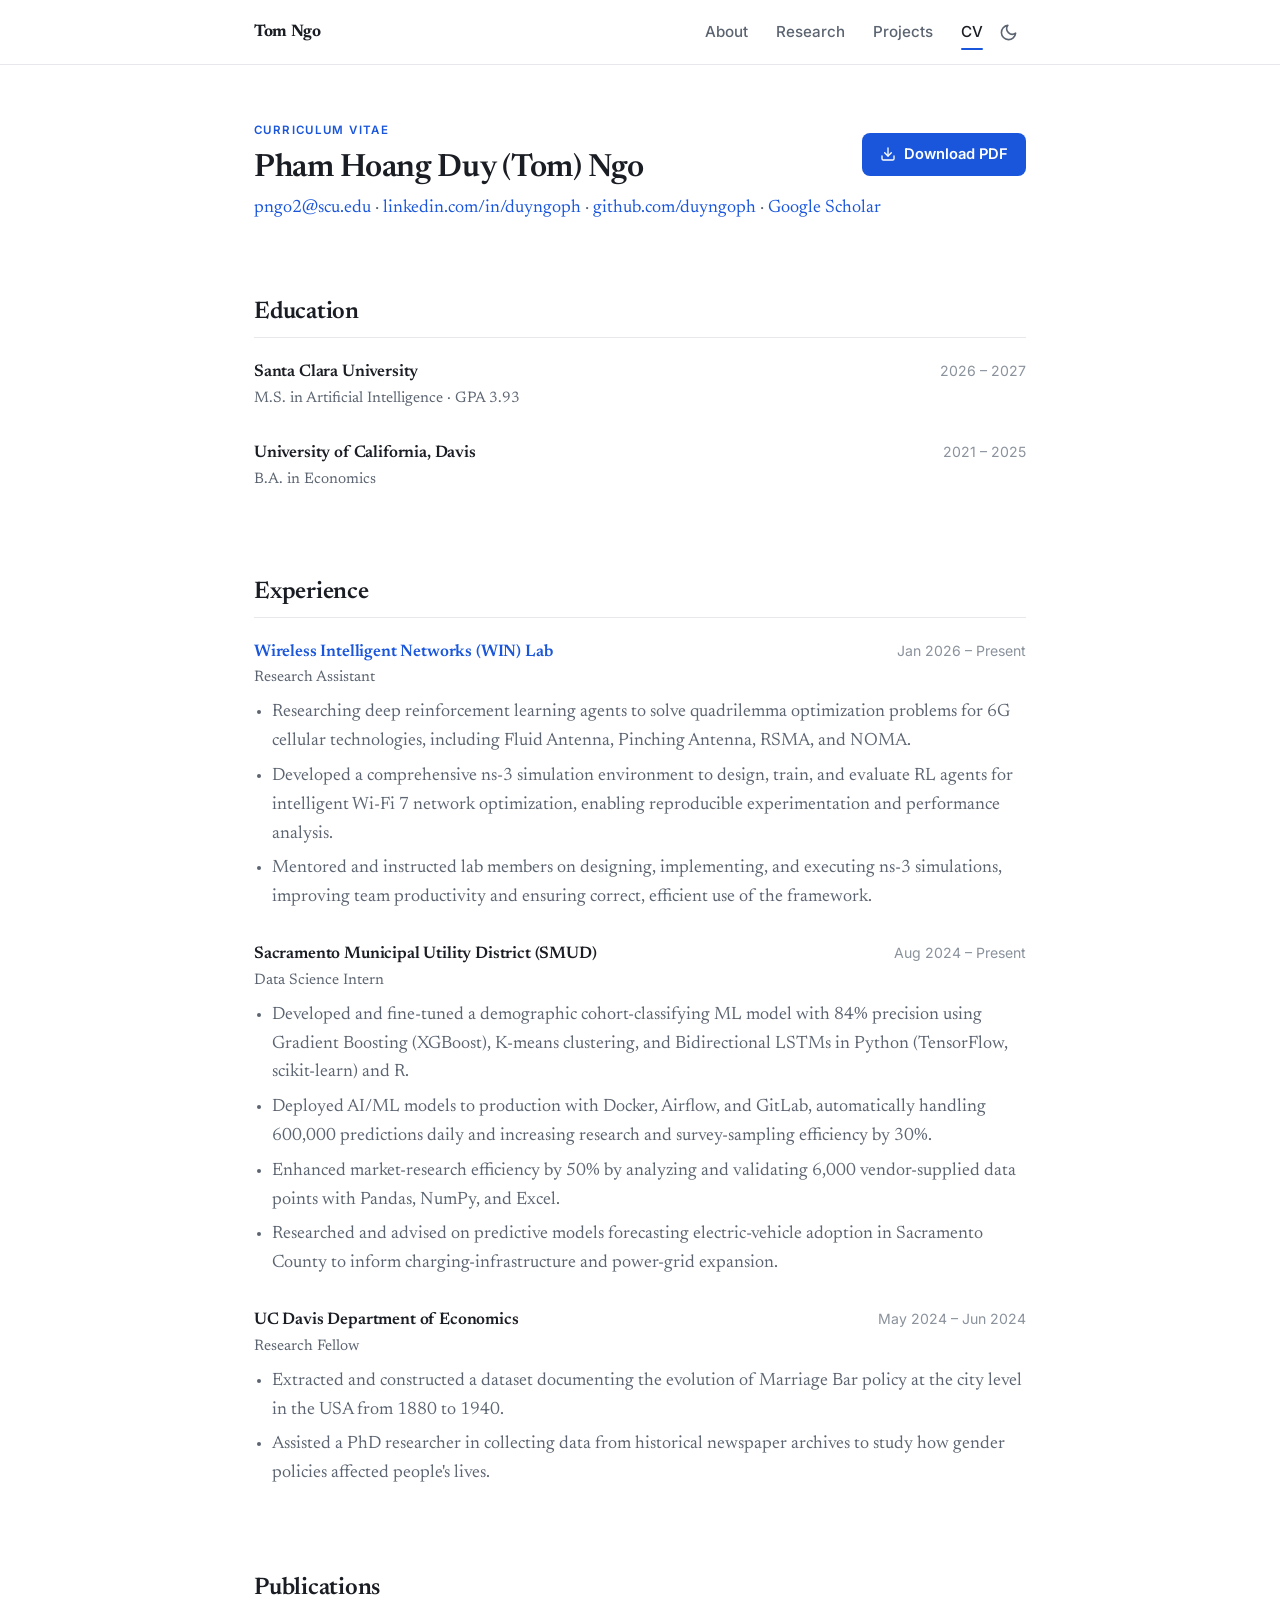
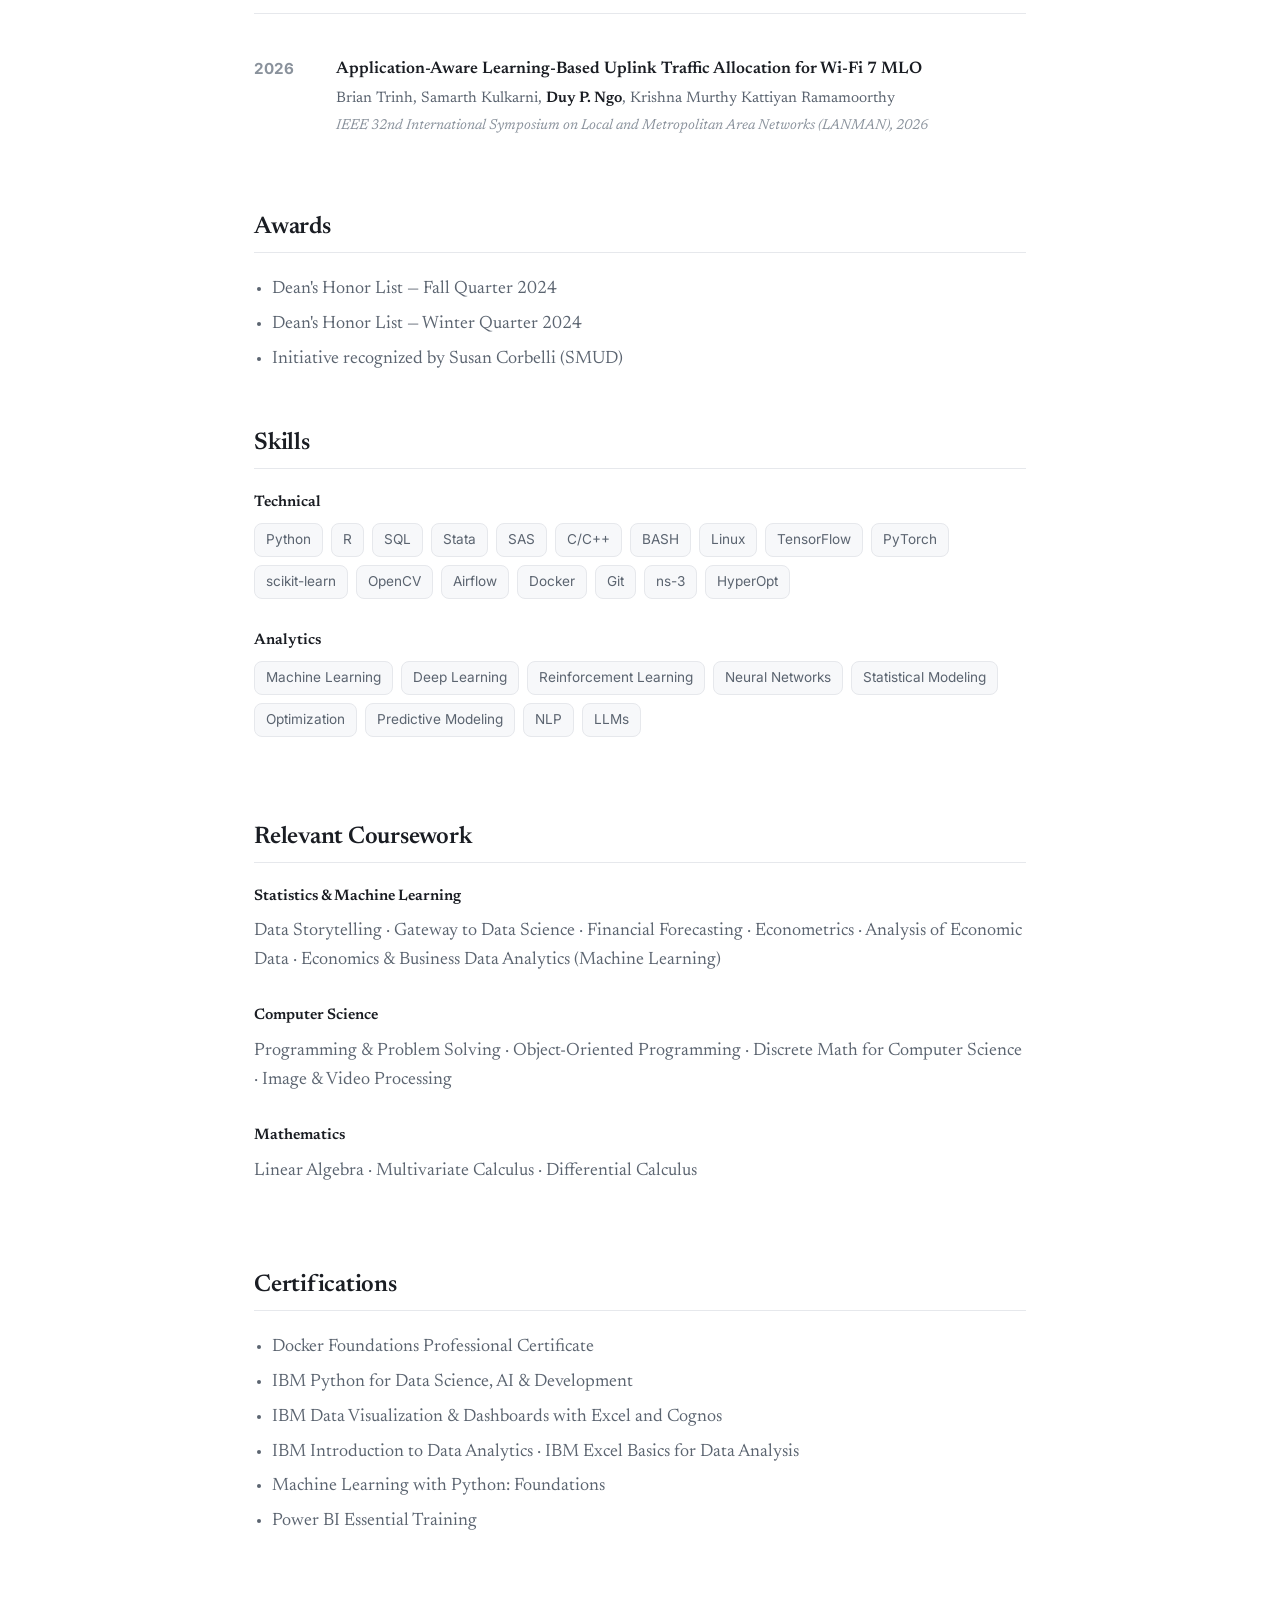
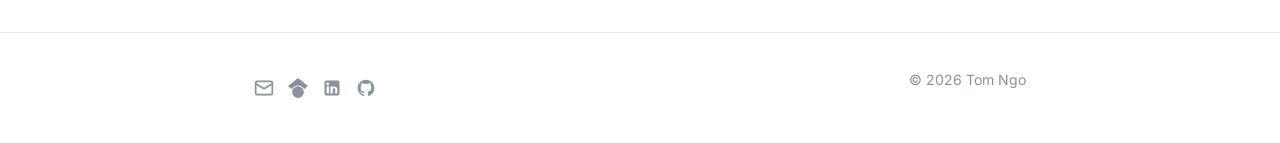
==== cv.html @ 2ae08f14 "update" ====
<!DOCTYPE html>
<html lang="en">
<head>
  <meta charset="UTF-8" />
  <meta name="viewport" content="width=device-width, initial-scale=1.0" />
  <title>CV — Tom Ngo</title>
  <meta name="description" content="Curriculum vitae of Tom (Pham Hoang Duy) Ngo: education, research and industry experience, skills, awards, and certifications." />
  <link rel="icon" type="image/svg+xml" href="assets/favicon.svg" />
  <script>
    (function () {
      try {
        var t = localStorage.getItem("theme");
        if (!t) t = window.matchMedia("(prefers-color-scheme: dark)").matches ? "dark" : "light";
        document.documentElement.setAttribute("data-theme", t);
      } catch (e) {}
    })();
  </script>
  <link rel="preconnect" href="https://fonts.googleapis.com" />
  <link rel="preconnect" href="https://fonts.gstatic.com" crossorigin />
  <link href="https://fonts.googleapis.com/css2?family=Inter:wght@400;500;600&family=Newsreader:ital,opsz,wght@0,6..72,400;0,6..72,500;0,6..72,600;0,6..72,700;1,6..72,400;1,6..72,500&display=swap" rel="stylesheet" />
  <link rel="stylesheet" href="style.css" />
</head>
<body>
  <header class="site-header">
    <div class="container nav-inner">
      <a class="brand" href="index.html">Tom Ngo</a>
      <nav class="nav-links" id="navLinks">
        <a href="index.html">About</a>
        <a href="research.html">Research</a>
        <a href="projects.html">Projects</a>
        <a href="cv.html" aria-current="page">CV</a>
      </nav>
      <button class="theme-toggle" id="themeToggle" aria-label="Toggle dark mode" title="Toggle dark mode">
        <svg class="icon-moon" viewBox="0 0 24 24" fill="none" stroke="currentColor" stroke-width="2" stroke-linecap="round" stroke-linejoin="round"><path d="M21 12.79A9 9 0 1 1 11.21 3 7 7 0 0 0 21 12.79z"/></svg>
        <svg class="icon-sun" viewBox="0 0 24 24" fill="none" stroke="currentColor" stroke-width="2" stroke-linecap="round" stroke-linejoin="round"><circle cx="12" cy="12" r="4"/><path d="M12 2v2M12 20v2M4.93 4.93l1.41 1.41M17.66 17.66l1.41 1.41M2 12h2M20 12h2M6.34 17.66l-1.41 1.41M19.07 4.93l-1.41 1.41"/></svg>
      </button>
      <button class="nav-toggle" aria-label="Toggle menu" aria-expanded="false">
        <svg width="24" height="24" viewBox="0 0 24 24" fill="none" stroke="currentColor" stroke-width="2" stroke-linecap="round"><line x1="3" y1="6" x2="21" y2="6"/><line x1="3" y1="12" x2="21" y2="12"/><line x1="3" y1="18" x2="21" y2="18"/></svg>
      </button>
    </div>
  </header>

  <main>
    <section class="section" style="padding-top: 56px;">
      <div class="container">
        <div style="display:flex; align-items:center; justify-content:space-between; flex-wrap:wrap; gap:16px; margin-bottom:6px;">
          <div>
            <p class="eyebrow">Curriculum Vitae</p>
            <h1 style="font-size: 2rem; margin: 0;">Pham Hoang Duy (Tom) Ngo</h1>
          </div>
          <a class="btn" href="assets/Tom_Ngo_CV.pdf" target="_blank" rel="noopener">
            <svg viewBox="0 0 24 24" fill="none" stroke="currentColor" stroke-width="2" stroke-linecap="round" stroke-linejoin="round"><path d="M21 15v4a2 2 0 0 1-2 2H5a2 2 0 0 1-2-2v-4"/><path d="M7 10l5 5 5-5"/><path d="M12 15V3"/></svg>
            Download PDF
          </a>
        </div>
        <p class="muted">
          <a href="mailto:pngo2@scu.edu">pngo2@scu.edu</a> ·
          <a href="https://www.linkedin.com/in/duyngoph" target="_blank" rel="noopener">linkedin.com/in/duyngoph</a> ·
          <a href="https://github.com/duyngoph" target="_blank" rel="noopener">github.com/duyngoph</a> ·
          <a href="https://scholar.google.com/citations?user=aA_KUTAAAAAJ&amp;hl=en" target="_blank" rel="noopener">Google Scholar</a>
        </p>
      </div>
    </section>

    <!-- Education -->
    <section class="section">
      <div class="container">
        <h2 class="section-title">Education</h2>
        <div class="cv-block">
          <div class="cv-item">
            <h3>Santa Clara University</h3>
            <span class="date">2026 – 2027</span>
          </div>
          <p class="cv-sub">M.S. in Artificial Intelligence · GPA 3.93</p>
        </div>
        <div class="cv-block">
          <div class="cv-item">
            <h3>University of California, Davis</h3>
            <span class="date">2021 – 2025</span>
          </div>
          <p class="cv-sub">B.A. in Economics</p>
        </div>
      </div>
    </section>

    <!-- Experience -->
    <section class="section">
      <div class="container">
        <h2 class="section-title">Experience</h2>

        <div class="cv-block">
          <div class="cv-item">
            <h3><a href="https://krishnaramamoorthy.com/winlab/" target="_blank" rel="noopener">Wireless Intelligent Networks (WIN) Lab</a></h3>
            <span class="date">Jan 2026 – Present</span>
          </div>
          <p class="cv-sub">Research Assistant</p>
          <ul>
            <li>Researching deep reinforcement learning agents to solve quadrilemma optimization problems for 6G cellular technologies, including Fluid Antenna, Pinching Antenna, RSMA, and NOMA.</li>
            <li>Developed a comprehensive ns-3 simulation environment to design, train, and evaluate RL agents for intelligent Wi-Fi 7 network optimization, enabling reproducible experimentation and performance analysis.</li>
            <li>Mentored and instructed lab members on designing, implementing, and executing ns-3 simulations, improving team productivity and ensuring correct, efficient use of the framework.</li>
          </ul>
        </div>

        <div class="cv-block">
          <div class="cv-item">
            <h3>Sacramento Municipal Utility District (SMUD)</h3>
            <span class="date">Aug 2024 – Present</span>
          </div>
          <p class="cv-sub">Data Science Intern</p>
          <ul>
            <li>Developed and fine-tuned a demographic cohort-classifying ML model with 84% precision using Gradient Boosting (XGBoost), K-means clustering, and Bidirectional LSTMs in Python (TensorFlow, scikit-learn) and R.</li>
            <li>Deployed AI/ML models to production with Docker, Airflow, and GitLab, automatically handling 600,000 predictions daily and increasing research and survey-sampling efficiency by 30%.</li>
            <li>Enhanced market-research efficiency by 50% by analyzing and validating 6,000 vendor-supplied data points with Pandas, NumPy, and Excel.</li>
            <li>Researched and advised on predictive models forecasting electric-vehicle adoption in Sacramento County to inform charging-infrastructure and power-grid expansion.</li>
          </ul>
        </div>

        <div class="cv-block">
          <div class="cv-item">
            <h3>UC Davis Department of Economics</h3>
            <span class="date">May 2024 – Jun 2024</span>
          </div>
          <p class="cv-sub">Research Fellow</p>
          <ul>
            <li>Extracted and constructed a dataset documenting the evolution of Marriage Bar policy at the city level in the USA from 1880 to 1940.</li>
            <li>Assisted a PhD researcher in collecting data from historical newspaper archives to study how gender policies affected people's lives.</li>
          </ul>
        </div>
      </div>
    </section>

    <!-- Publications -->
    <section class="section">
      <div class="container">
        <h2 class="section-title">Publications</h2>
        <ul class="pub-list">
          <li class="pub">
            <span class="pub-year">2026</span>
            <div>
              <p class="pub-title">Application-Aware Learning-Based Uplink Traffic Allocation for Wi-Fi 7 MLO</p>
              <p class="pub-authors">Brian Trinh, Samarth Kulkarni, <span class="me">Duy P. Ngo</span>, Krishna Murthy Kattiyan Ramamoorthy</p>
              <p class="pub-venue">IEEE 32nd International Symposium on Local and Metropolitan Area Networks (LANMAN), 2026</p>
            </div>
          </li>
        </ul>
      </div>
    </section>

    <!-- Awards -->
    <section class="section">
      <div class="container">
        <h2 class="section-title">Awards</h2>
        <ul class="cv-block" style="margin:0; padding-left:18px; color:var(--text-muted);">
          <li style="margin-bottom:6px;">Dean's Honor List — Fall Quarter 2024</li>
          <li style="margin-bottom:6px;">Dean's Honor List — Winter Quarter 2024</li>
          <li>Initiative recognized by Susan Corbelli (SMUD)</li>
        </ul>
      </div>
    </section>

    <!-- Skills -->
    <section class="section">
      <div class="container">
        <h2 class="section-title">Skills</h2>
        <div class="cv-block">
          <p class="cv-sub" style="font-weight:600; color:var(--text);">Technical</p>
          <div class="chip-row">
            <span class="chip">Python</span><span class="chip">R</span><span class="chip">SQL</span>
            <span class="chip">Stata</span><span class="chip">SAS</span><span class="chip">C/C++</span>
            <span class="chip">BASH</span><span class="chip">Linux</span><span class="chip">TensorFlow</span>
            <span class="chip">PyTorch</span><span class="chip">scikit-learn</span><span class="chip">OpenCV</span>
            <span class="chip">Airflow</span><span class="chip">Docker</span><span class="chip">Git</span>
            <span class="chip">ns-3</span><span class="chip">HyperOpt</span>
          </div>
        </div>
        <div class="cv-block">
          <p class="cv-sub" style="font-weight:600; color:var(--text);">Analytics</p>
          <div class="chip-row">
            <span class="chip">Machine Learning</span><span class="chip">Deep Learning</span>
            <span class="chip">Reinforcement Learning</span><span class="chip">Neural Networks</span>
            <span class="chip">Statistical Modeling</span><span class="chip">Optimization</span>
            <span class="chip">Predictive Modeling</span><span class="chip">NLP</span>
            <span class="chip">LLMs</span>
          </div>
        </div>
      </div>
    </section>

    <!-- Coursework -->
    <section class="section">
      <div class="container">
        <h2 class="section-title">Relevant Coursework</h2>
        <div class="cv-block">
          <p class="cv-sub" style="font-weight:600; color:var(--text);">Statistics &amp; Machine Learning</p>
          <p class="muted">Data Storytelling · Gateway to Data Science · Financial Forecasting · Econometrics · Analysis of Economic Data · Economics &amp; Business Data Analytics (Machine Learning)</p>
        </div>
        <div class="cv-block">
          <p class="cv-sub" style="font-weight:600; color:var(--text);">Computer Science</p>
          <p class="muted">Programming &amp; Problem Solving · Object-Oriented Programming · Discrete Math for Computer Science · Image &amp; Video Processing</p>
        </div>
        <div class="cv-block">
          <p class="cv-sub" style="font-weight:600; color:var(--text);">Mathematics</p>
          <p class="muted">Linear Algebra · Multivariate Calculus · Differential Calculus</p>
        </div>
      </div>
    </section>

    <!-- Certifications -->
    <section class="section">
      <div class="container">
        <h2 class="section-title">Certifications</h2>
        <ul class="cv-block" style="margin:0; padding-left:18px; color:var(--text-muted);">
          <li style="margin-bottom:6px;">Docker Foundations Professional Certificate</li>
          <li style="margin-bottom:6px;">IBM Python for Data Science, AI &amp; Development</li>
          <li style="margin-bottom:6px;">IBM Data Visualization &amp; Dashboards with Excel and Cognos</li>
          <li style="margin-bottom:6px;">IBM Introduction to Data Analytics · IBM Excel Basics for Data Analysis</li>
          <li style="margin-bottom:6px;">Machine Learning with Python: Foundations</li>
          <li>Power BI Essential Training</li>
        </ul>
      </div>
    </section>
  </main>

  <footer class="site-footer">
    <div class="container footer-inner">
      <div class="footer-social">
        <a href="mailto:pngo2@scu.edu" aria-label="Email">
          <svg viewBox="0 0 24 24" fill="none" stroke="currentColor" stroke-width="2" stroke-linecap="round" stroke-linejoin="round"><rect x="2" y="4" width="20" height="16" rx="2"/><path d="m22 7-10 6L2 7"/></svg>
        </a>
        <a href="https://scholar.google.com/citations?user=aA_KUTAAAAAJ&amp;hl=en" target="_blank" rel="noopener" aria-label="Google Scholar">
          <svg viewBox="0 0 24 24" fill="currentColor"><path d="M12 24a7 7 0 1 1 0-14 7 7 0 0 1 0 14zm0-24L0 9.5l4.838 3.94A8 8 0 0 1 12 9a8 8 0 0 1 7.162 4.44L24 9.5z"/></svg>
        </a>
        <a href="https://www.linkedin.com/in/duyngoph" target="_blank" rel="noopener" aria-label="LinkedIn">
          <svg viewBox="0 0 24 24" fill="currentColor"><path d="M19 3a2 2 0 0 1 2 2v14a2 2 0 0 1-2 2H5a2 2 0 0 1-2-2V5a2 2 0 0 1 2-2h14zM8.34 18.34V9.96H5.56v8.38h2.78zM6.95 8.73a1.61 1.61 0 1 0 0-3.22 1.61 1.61 0 0 0 0 3.22zm11.39 9.61v-4.6c0-2.46-1.31-3.6-3.06-3.6-1.41 0-2.04.78-2.39 1.32v-1.13h-2.78c.04.78 0 8.38 0 8.38h2.78v-4.68c0-.25.02-.5.09-.68.2-.5.66-1.01 1.42-1.01.99 0 1.39.76 1.39 1.86v4.51h2.55z"/></svg>
        </a>
        <a href="https://github.com/duyngoph" target="_blank" rel="noopener" aria-label="GitHub">
          <svg viewBox="0 0 24 24" fill="currentColor"><path d="M12 2C6.48 2 2 6.48 2 12c0 4.42 2.87 8.17 6.84 9.5.5.09.68-.22.68-.48v-1.7c-2.78.6-3.37-1.34-3.37-1.34-.46-1.16-1.11-1.47-1.11-1.47-.91-.62.07-.6.07-.6 1 .07 1.53 1.03 1.53 1.03.89 1.53 2.34 1.09 2.91.83.09-.65.35-1.09.63-1.34-2.22-.25-4.55-1.11-4.55-4.94 0-1.09.39-1.98 1.03-2.68-.1-.25-.45-1.27.1-2.65 0 0 .84-.27 2.75 1.02a9.56 9.56 0 0 1 5 0c1.91-1.29 2.75-1.02 2.75-1.02.55 1.38.2 2.4.1 2.65.64.7 1.03 1.59 1.03 2.68 0 3.84-2.34 4.69-4.57 4.94.36.31.68.92.68 1.85v2.74c0 .27.18.58.69.48A10.01 10.01 0 0 0 22 12c0-5.52-4.48-10-10-10z"/></svg>
        </a>
      </div>
      <p class="footer-copy">© 2026 Tom Ngo</p>
    </div>
  </footer>

  <script src="script.js"></script>
</body>
</html>
---- style.css ----
/* ===========================================================
   Tom Ngo — Personal Website
   Clean, minimal academic style inspired by andrewng.org
   =========================================================== */

:root {
  --bg: #ffffff;
  --bg-soft: #f7f8fa;
  --text: #1a1d23;
  --text-muted: #5b6470;
  --text-faint: #8a929c;
  --accent: #1a56db;
  --accent-hover: var(--accent-hover);
  --accent-soft: #e8effc;
  --border: #e6e8ec;
  --surface: #ffffff;
  --header-bg: rgba(255, 255, 255, 0.85);
  --max-width: 820px;
  --radius: 12px;
  --font-sans: "Inter", -apple-system, BlinkMacSystemFont, "Segoe UI", Roboto,
    Helvetica, Arial, sans-serif;
  --font-serif: "Newsreader", Georgia, Cambria, "Times New Roman", serif;
  --shadow: 0 1px 2px rgba(16, 24, 40, 0.04),
    0 8px 24px rgba(16, 24, 40, 0.06);
}

html {
  color-scheme: light;
}

[data-theme="dark"] {
  color-scheme: dark;
  --bg: #0f1115;
  --bg-soft: #171a21;
  --text: #e7e9ee;
  --text-muted: #a6adba;
  --text-faint: #707783;
  --accent: #6699ff;
  --accent-hover: #8fb4ff;
  --accent-soft: #1a2742;
  --border: #272b34;
  --surface: #171a21;
  --header-bg: rgba(15, 17, 21, 0.82);
  --shadow: 0 1px 2px rgba(0, 0, 0, 0.4),
    0 8px 24px rgba(0, 0, 0, 0.5);
}

/* ----------  Reset / base  ---------- */
* {
  box-sizing: border-box;
}

html {
  scroll-behavior: smooth;
  -webkit-text-size-adjust: 100%;
}

body {
  margin: 0;
  font-family: var(--font-serif);
  font-optical-sizing: auto;
  color: var(--text);
  background: var(--bg);
  line-height: 1.6;
  font-size: 18px;
  letter-spacing: 0;
  -webkit-font-smoothing: antialiased;
  text-rendering: optimizeLegibility;
}

.container {
  width: 100%;
  max-width: var(--max-width);
  margin: 0 auto;
  padding: 0 24px;
}

a {
  color: var(--accent);
  text-decoration: none;
  transition: color 0.15s ease;
}

a:hover {
  color: var(--accent-hover);
  text-decoration: underline;
}

h1,
h2,
h3 {
  font-family: var(--font-serif);
  line-height: 1.2;
  font-weight: 600;
  letter-spacing: -0.01em;
  color: var(--text);
}

p {
  margin: 0 0 1.1em;
}

/* Keep small UI elements in a clean sans for contrast with the serif */
.nav-links a,
.eyebrow,
.tag,
.chip,
.btn,
.pub-year,
.meta,
.date,
.social-row a,
.footer-copy {
  font-family: var(--font-sans);
}

img {
  max-width: 100%;
  display: block;
}

/* ----------  Header / nav  ---------- */
.site-header {
  position: sticky;
  top: 0;
  z-index: 50;
  background: var(--header-bg);
  backdrop-filter: saturate(180%) blur(10px);
  border-bottom: 1px solid var(--border);
}

.nav-inner {
  display: flex;
  align-items: center;
  justify-content: space-between;
  height: 64px;
}

.brand {
  font-weight: 700;
  font-size: 1.05rem;
  color: var(--text);
  letter-spacing: -0.02em;
  margin-right: auto;
}

.brand:hover {
  text-decoration: none;
  color: var(--accent);
}

.nav-links {
  display: flex;
  align-items: center;
  gap: 28px;
}

.nav-links a {
  color: var(--text-muted);
  font-size: 0.95rem;
  font-weight: 500;
  padding: 4px 0;
  position: relative;
}

.nav-links a:hover {
  color: var(--text);
  text-decoration: none;
}

.nav-links a[aria-current="page"] {
  color: var(--text);
}

.nav-links a[aria-current="page"]::after {
  content: "";
  position: absolute;
  left: 0;
  right: 0;
  bottom: -2px;
  height: 2px;
  background: var(--accent);
  border-radius: 2px;
}

.nav-toggle {
  display: none;
  background: none;
  border: 0;
  cursor: pointer;
  padding: 8px;
  color: var(--text);
}

.nav-toggle svg {
  display: block;
}

/* theme toggle */
.theme-toggle {
  display: inline-flex;
  align-items: center;
  justify-content: center;
  background: none;
  border: 0;
  cursor: pointer;
  padding: 8px;
  margin-left: 8px;
  color: var(--text-muted);
  border-radius: 8px;
  transition: color 0.15s ease, background 0.15s ease;
}

.theme-toggle:hover {
  color: var(--text);
  background: var(--bg-soft);
}

.theme-toggle svg {
  width: 19px;
  height: 19px;
  display: block;
}

.theme-toggle .icon-sun {
  display: none;
}

[data-theme="dark"] .theme-toggle .icon-sun {
  display: block;
}

[data-theme="dark"] .theme-toggle .icon-moon {
  display: none;
}

/* ----------  Layout helpers  ---------- */
main {
  padding: 0 0 72px;
}

.section {
  padding-top: 56px;
}

.section-title {
  font-size: 1.5rem;
  margin: 0 0 22px;
  padding-bottom: 10px;
  border-bottom: 1px solid var(--border);
}

.eyebrow {
  text-transform: uppercase;
  letter-spacing: 0.12em;
  font-size: 0.72rem;
  font-weight: 600;
  color: var(--accent);
  margin: 0 0 10px;
}

.muted {
  color: var(--text-muted);
}

/* ----------  Hero (About)  ---------- */
.hero {
  text-align: center;
  padding: 64px 0 8px;
}

.hero-photo {
  width: 168px;
  height: 168px;
  border-radius: 50%;
  margin: 0 auto 24px;
  object-fit: cover;
  border: 4px solid var(--surface);
  box-shadow: var(--shadow);
  background: var(--bg-soft);
}

.hero h1 {
  font-size: 2.4rem;
  margin: 0 0 8px;
}

.hero-tagline {
  font-size: 1.1rem;
  color: var(--text-muted);
  max-width: 620px;
  margin: 0 auto 22px;
}

.hero-tagline strong {
  color: var(--text);
  font-weight: 600;
}

/* social / link row */
.social-row {
  display: flex;
  flex-wrap: wrap;
  align-items: center;
  justify-content: center;
  gap: 10px;
  margin-top: 6px;
}

.social-row a {
  display: inline-flex;
  align-items: center;
  gap: 7px;
  padding: 8px 14px;
  border: 1px solid var(--border);
  border-radius: 999px;
  color: var(--text-muted);
  font-size: 0.9rem;
  font-weight: 500;
  background: var(--surface);
  transition: all 0.15s ease;
}

.social-row a:hover {
  color: var(--accent);
  border-color: var(--accent);
  text-decoration: none;
  transform: translateY(-1px);
}

.social-row svg {
  width: 16px;
  height: 16px;
  flex-shrink: 0;
}

/* ----------  Prose blocks  ---------- */
.lead {
  font-size: 1.08rem;
}

.cards {
  display: grid;
  gap: 14px;
}

.card {
  border: 1px solid var(--border);
  border-radius: var(--radius);
  padding: 20px 22px;
  background: var(--surface);
  transition: box-shadow 0.18s ease, border-color 0.18s ease;
}

.card:hover {
  box-shadow: var(--shadow);
  border-color: #d6dae1;
}

.card h3 {
  font-size: 1.12rem;
  margin: 0 0 4px;
}

.card .meta {
  color: var(--text-faint);
  font-size: 0.88rem;
  margin: 0 0 12px;
}

.card ul {
  margin: 0;
  padding-left: 18px;
}

.card ul li {
  margin-bottom: 6px;
  color: var(--text-muted);
}

/* tag pills */
.tags {
  display: flex;
  flex-wrap: wrap;
  gap: 7px;
  margin-top: 14px;
}

.tag {
  font-size: 0.78rem;
  font-weight: 500;
  color: var(--accent);
  background: var(--accent-soft);
  border-radius: 6px;
  padding: 3px 9px;
}

/* ----------  Research interests grid  ---------- */
.interest-grid {
  display: grid;
  grid-template-columns: repeat(auto-fit, minmax(220px, 1fr));
  gap: 12px;
  margin: 4px 0 8px;
}

.interest {
  border: 1px solid var(--border);
  border-radius: var(--radius);
  padding: 16px 18px;
  background: var(--bg-soft);
}

.interest h3 {
  font-size: 1rem;
  margin: 0 0 4px;
}

.interest p {
  margin: 0;
  font-size: 0.9rem;
  color: var(--text-muted);
}

/* ----------  Publications  ---------- */
.pub-list {
  list-style: none;
  margin: 0;
  padding: 0;
}

.pub {
  display: grid;
  grid-template-columns: 64px 1fr;
  gap: 18px;
  padding: 20px 0;
  border-bottom: 1px solid var(--border);
}

.pub:last-child {
  border-bottom: 0;
}

.pub-year {
  font-weight: 700;
  color: var(--text-faint);
  font-size: 0.95rem;
  padding-top: 1px;
}

.pub-title {
  font-weight: 600;
  font-size: 1.05rem;
  margin: 0 0 4px;
}

.pub-authors {
  color: var(--text-muted);
  font-size: 0.95rem;
  margin: 0 0 3px;
}

.pub-authors .me {
  color: var(--text);
  font-weight: 600;
}

.pub-venue {
  color: var(--text-faint);
  font-size: 0.9rem;
  font-style: italic;
  margin: 0;
}

/* ----------  CV page  ---------- */
.cv-item {
  display: grid;
  grid-template-columns: 1fr auto;
  gap: 8px 18px;
  align-items: baseline;
  margin-bottom: 4px;
}

.cv-item h3 {
  font-size: 1.05rem;
  margin: 0;
}

.cv-item .date {
  color: var(--text-faint);
  font-size: 0.88rem;
  white-space: nowrap;
}

.cv-sub {
  color: var(--text-muted);
  font-size: 0.95rem;
  margin: 0 0 8px;
}

.cv-block {
  margin-bottom: 30px;
}

.cv-block ul {
  margin: 8px 0 0;
  padding-left: 18px;
}

.cv-block ul li {
  margin-bottom: 6px;
  color: var(--text-muted);
}

.chip-row {
  display: flex;
  flex-wrap: wrap;
  gap: 8px;
}

.chip {
  font-size: 0.85rem;
  border: 1px solid var(--border);
  background: var(--bg-soft);
  border-radius: 8px;
  padding: 5px 11px;
  color: var(--text-muted);
}

.btn {
  display: inline-flex;
  align-items: center;
  gap: 8px;
  background: var(--accent);
  color: #fff;
  padding: 10px 18px;
  border-radius: 8px;
  font-weight: 600;
  font-size: 0.92rem;
  transition: background 0.15s ease, transform 0.15s ease;
}

.btn:hover {
  background: var(--accent-hover);
  color: #fff;
  text-decoration: none;
  transform: translateY(-1px);
}

.btn svg {
  width: 16px;
  height: 16px;
}

/* ----------  Footer  ---------- */
.site-footer {
  border-top: 1px solid var(--border);
  padding: 36px 0;
  margin-top: 24px;
}

.footer-inner {
  display: flex;
  align-items: center;
  justify-content: space-between;
  flex-wrap: wrap;
  gap: 16px;
}

.footer-social {
  display: flex;
  gap: 14px;
}

.footer-social a {
  color: var(--text-faint);
  display: inline-flex;
}

.footer-social a:hover {
  color: var(--accent);
}

.footer-social svg {
  width: 20px;
  height: 20px;
}

.footer-copy {
  color: var(--text-faint);
  font-size: 0.88rem;
}

/* ----------  Responsive  ---------- */
@media (max-width: 640px) {
  body {
    font-size: 16px;
  }

  .nav-toggle {
    display: inline-flex;
  }

  .nav-links {
    position: absolute;
    top: 64px;
    left: 0;
    right: 0;
    flex-direction: column;
    align-items: flex-start;
    gap: 0;
    background: var(--surface);
    border-bottom: 1px solid var(--border);
    padding: 8px 24px 16px;
    box-shadow: var(--shadow);
    display: none;
  }

  .nav-links.open {
    display: flex;
  }

  .nav-links a {
    width: 100%;
    padding: 11px 0;
    font-size: 1rem;
    border-bottom: 1px solid var(--border);
  }

  .nav-links a:last-child {
    border-bottom: 0;
  }

  .nav-links a[aria-current="page"]::after {
    display: none;
  }

  .hero {
    padding: 40px 0 8px;
  }

  .hero h1 {
    font-size: 2rem;
  }

  .pub {
    grid-template-columns: 1fr;
    gap: 4px;
  }

  .pub-year {
    padding-top: 0;
  }

  .cv-item {
    grid-template-columns: 1fr;
  }
}
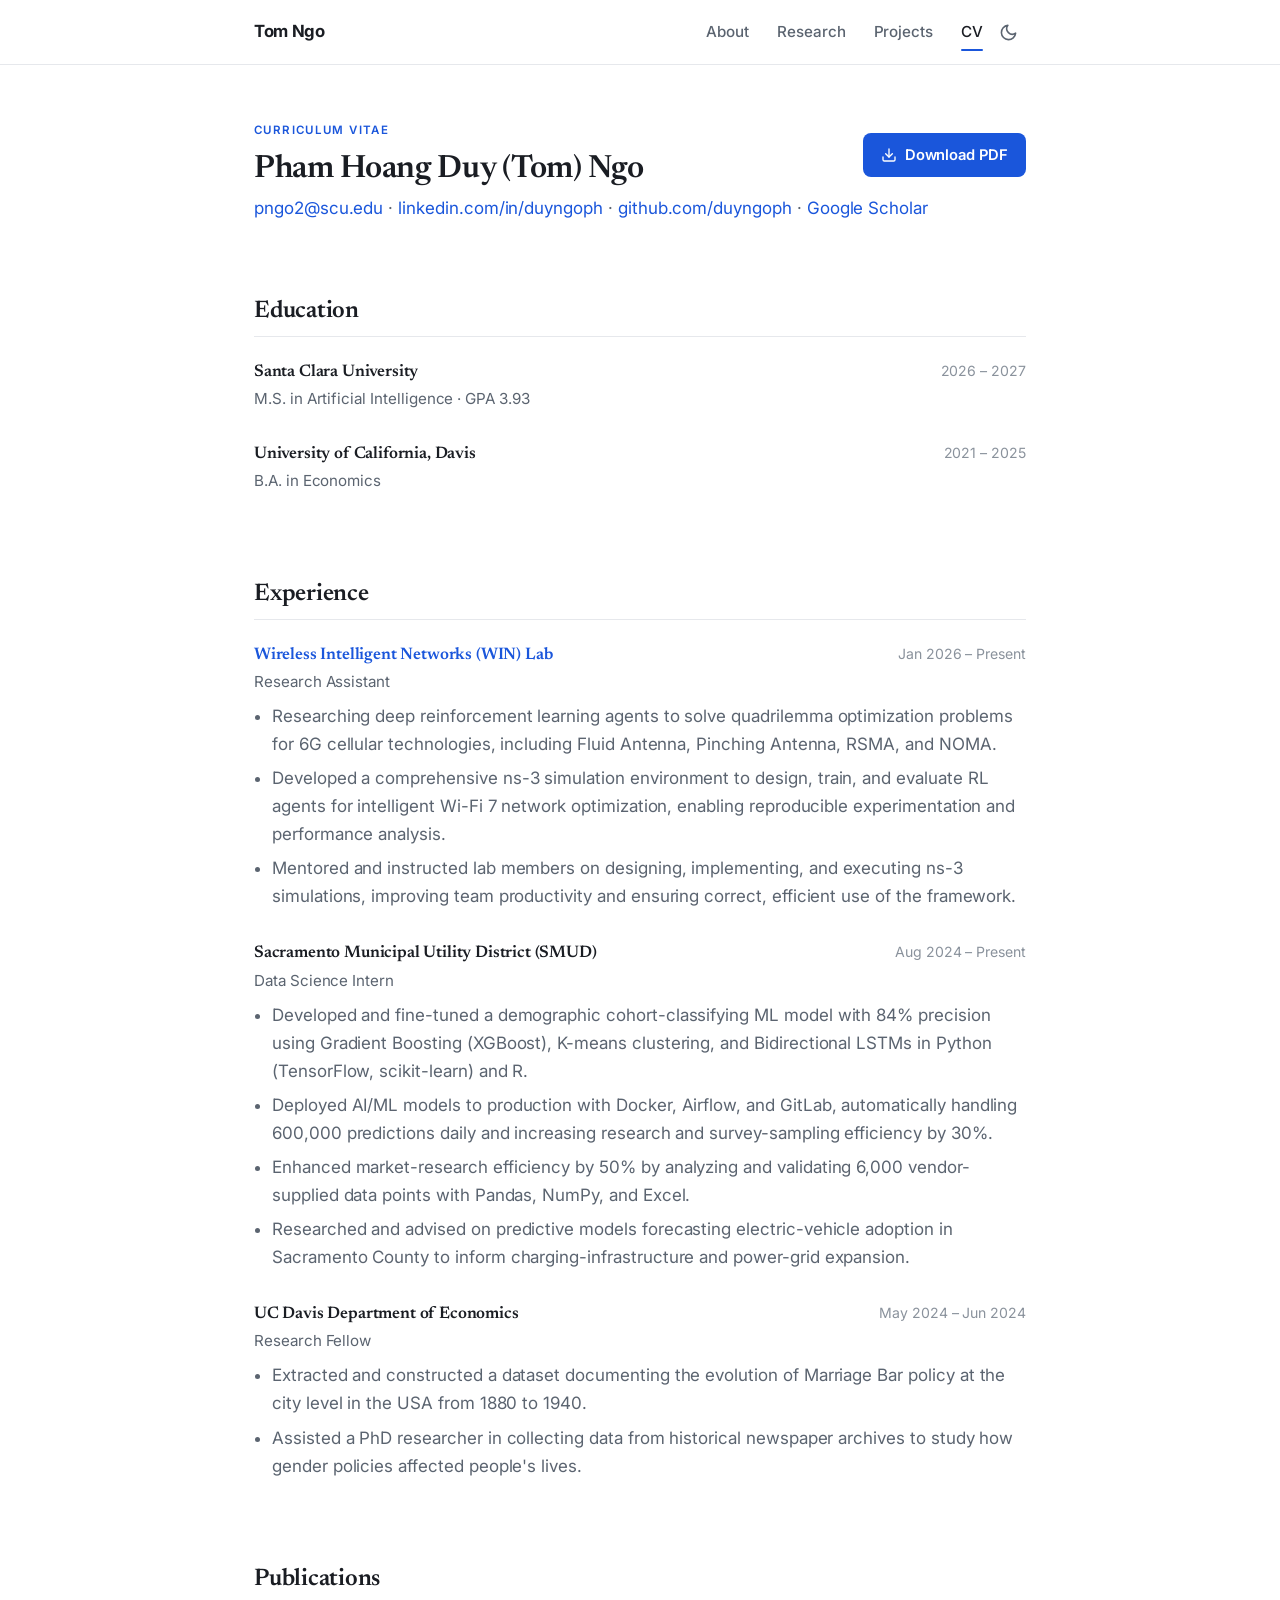
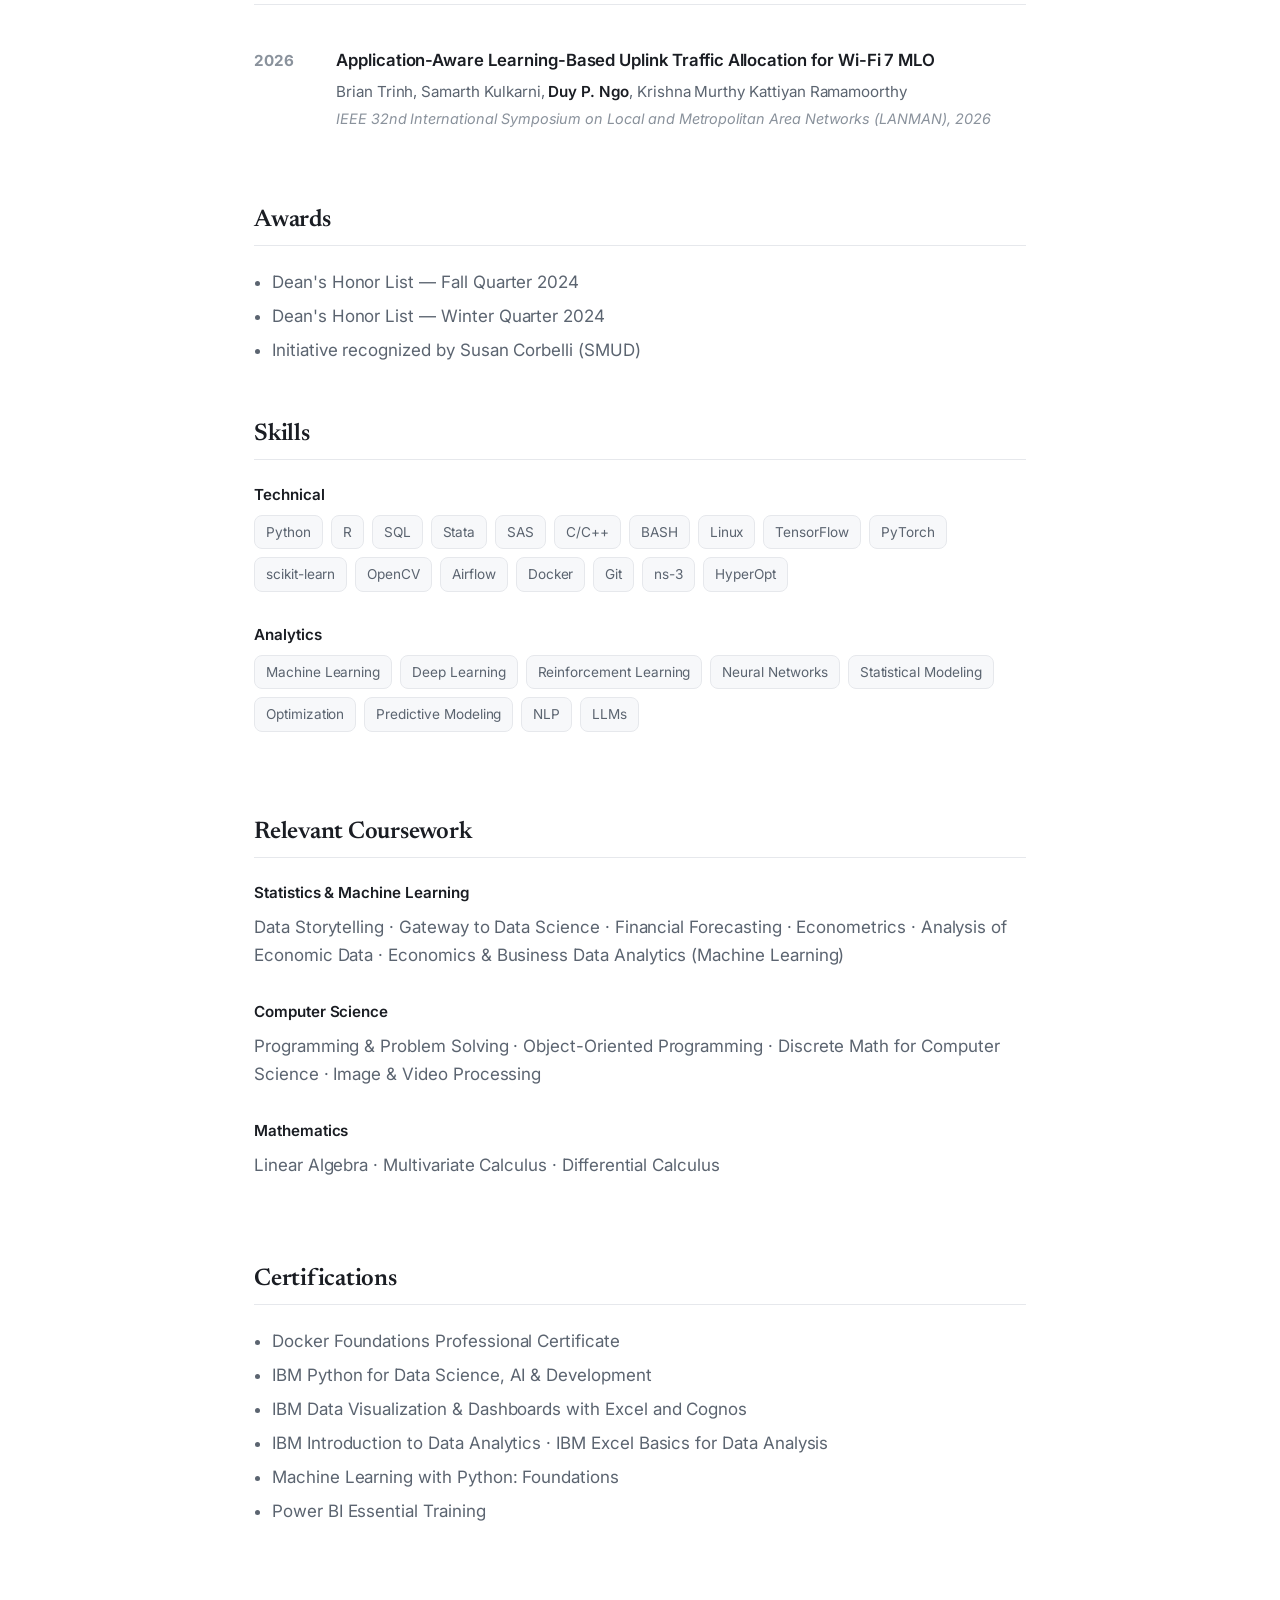
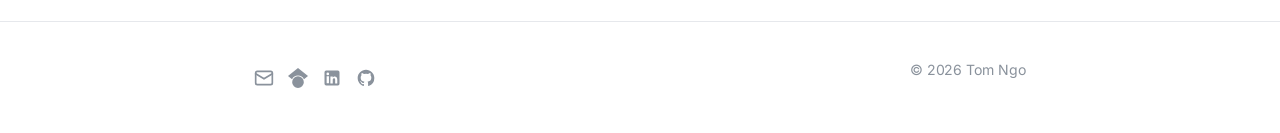
==== commit 8add45ec: "Add scroll-reveal animations and refine typography - Reveal-on-scroll for hero (staggered) and conte" ====
--- a/cv.html
+++ b/cv.html
@@ -9,15 +9,15 @@
   <script>
     (function () {
       try {
-        var t = localStorage.getItem("theme");
-        if (!t) t = window.matchMedia("(prefers-color-scheme: dark)").matches ? "dark" : "light";
+        var t = localStorage.getItem("theme") || "light";
         document.documentElement.setAttribute("data-theme", t);
       } catch (e) {}
+      document.documentElement.classList.add("reveal-ready");
     })();
   </script>
   <link rel="preconnect" href="https://fonts.googleapis.com" />
   <link rel="preconnect" href="https://fonts.gstatic.com" crossorigin />
-  <link href="https://fonts.googleapis.com/css2?family=Inter:wght@400;500;600&family=Newsreader:ital,opsz,wght@0,6..72,400;0,6..72,500;0,6..72,600;0,6..72,700;1,6..72,400;1,6..72,500&display=swap" rel="stylesheet" />
+  <link href="https://fonts.googleapis.com/css2?family=Inter:wght@400;500;600;700&family=Newsreader:ital,opsz,wght@0,6..72,400;0,6..72,500;0,6..72,600;0,6..72,700;1,6..72,400;1,6..72,500&display=swap" rel="stylesheet" />
   <link rel="stylesheet" href="style.css" />
 </head>
 <body>
@@ -41,7 +41,7 @@
   </header>
 
   <main>
-    <section class="section" style="padding-top: 56px;">
+    <section class="section reveal" style="padding-top: 56px;">
       <div class="container">
         <div style="display:flex; align-items:center; justify-content:space-between; flex-wrap:wrap; gap:16px; margin-bottom:6px;">
           <div>
@@ -63,7 +63,7 @@
     </section>
 
     <!-- Education -->
-    <section class="section">
+    <section class="section reveal">
       <div class="container">
         <h2 class="section-title">Education</h2>
         <div class="cv-block">
@@ -84,7 +84,7 @@
     </section>
 
     <!-- Experience -->
-    <section class="section">
+    <section class="section reveal">
       <div class="container">
         <h2 class="section-title">Experience</h2>
 
@@ -130,7 +130,7 @@
     </section>
 
     <!-- Publications -->
-    <section class="section">
+    <section class="section reveal">
       <div class="container">
         <h2 class="section-title">Publications</h2>
         <ul class="pub-list">
@@ -147,7 +147,7 @@
     </section>
 
     <!-- Awards -->
-    <section class="section">
+    <section class="section reveal">
       <div class="container">
         <h2 class="section-title">Awards</h2>
         <ul class="cv-block" style="margin:0; padding-left:18px; color:var(--text-muted);">
@@ -159,7 +159,7 @@
     </section>
 
     <!-- Skills -->
-    <section class="section">
+    <section class="section reveal">
       <div class="container">
         <h2 class="section-title">Skills</h2>
         <div class="cv-block">
@@ -187,7 +187,7 @@
     </section>
 
     <!-- Coursework -->
-    <section class="section">
+    <section class="section reveal">
       <div class="container">
         <h2 class="section-title">Relevant Coursework</h2>
         <div class="cv-block">
@@ -206,7 +206,7 @@
     </section>
 
     <!-- Certifications -->
-    <section class="section">
+    <section class="section reveal">
       <div class="container">
         <h2 class="section-title">Certifications</h2>
         <ul class="cv-block" style="margin:0; padding-left:18px; color:var(--text-muted);">
--- a/style.css
+++ b/style.css
@@ -57,13 +57,12 @@
 
 body {
   margin: 0;
-  font-family: var(--font-serif);
-  font-optical-sizing: auto;
+  font-family: var(--font-sans);
   color: var(--text);
   background: var(--bg);
-  line-height: 1.6;
-  font-size: 18px;
-  letter-spacing: 0;
+  line-height: 1.65;
+  font-size: 17px;
+  letter-spacing: -0.003em;
   -webkit-font-smoothing: antialiased;
   text-rendering: optimizeLegibility;
 }
@@ -90,6 +89,7 @@
 h2,
 h3 {
   font-family: var(--font-serif);
+  font-optical-sizing: auto;
   line-height: 1.2;
   font-weight: 600;
   letter-spacing: -0.01em;
@@ -588,6 +588,42 @@
 .footer-copy {
   color: var(--text-faint);
   font-size: 0.88rem;
+}
+
+/* ----------  Scroll reveal  ---------- */
+.reveal-ready .reveal {
+  opacity: 0;
+  transform: translateY(22px);
+  transition: opacity 0.7s cubic-bezier(0.22, 1, 0.36, 1),
+    transform 0.7s cubic-bezier(0.22, 1, 0.36, 1);
+  will-change: opacity, transform;
+}
+
+.reveal-ready .reveal.is-visible {
+  opacity: 1;
+  transform: none;
+}
+
+/* Staggered entrance for the hero on load */
+.hero .container > .reveal:nth-child(1) {
+  transition-delay: 0.04s;
+}
+.hero .container > .reveal:nth-child(2) {
+  transition-delay: 0.12s;
+}
+.hero .container > .reveal:nth-child(3) {
+  transition-delay: 0.2s;
+}
+.hero .container > .reveal:nth-child(4) {
+  transition-delay: 0.28s;
+}
+
+@media (prefers-reduced-motion: reduce) {
+  .reveal-ready .reveal {
+    opacity: 1;
+    transform: none;
+    transition: none;
+  }
 }
 
 /* ----------  Responsive  ---------- */
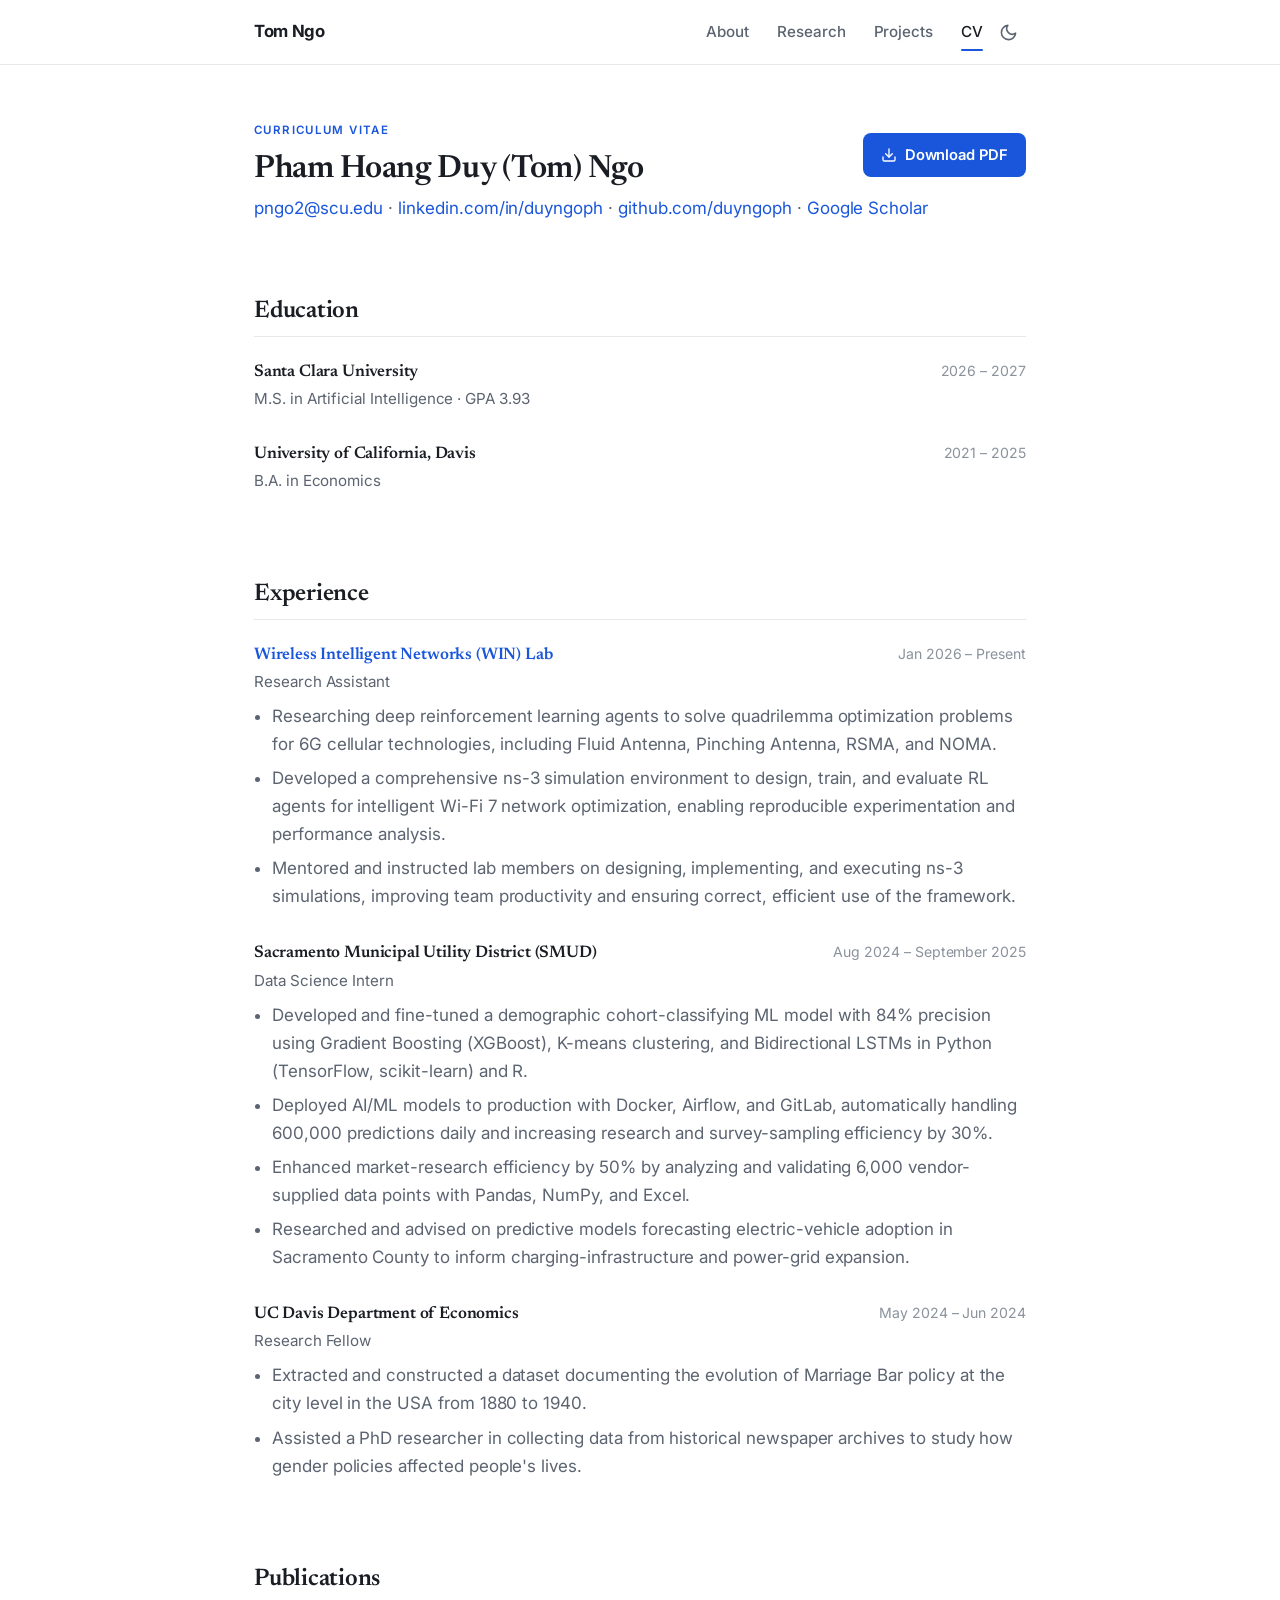
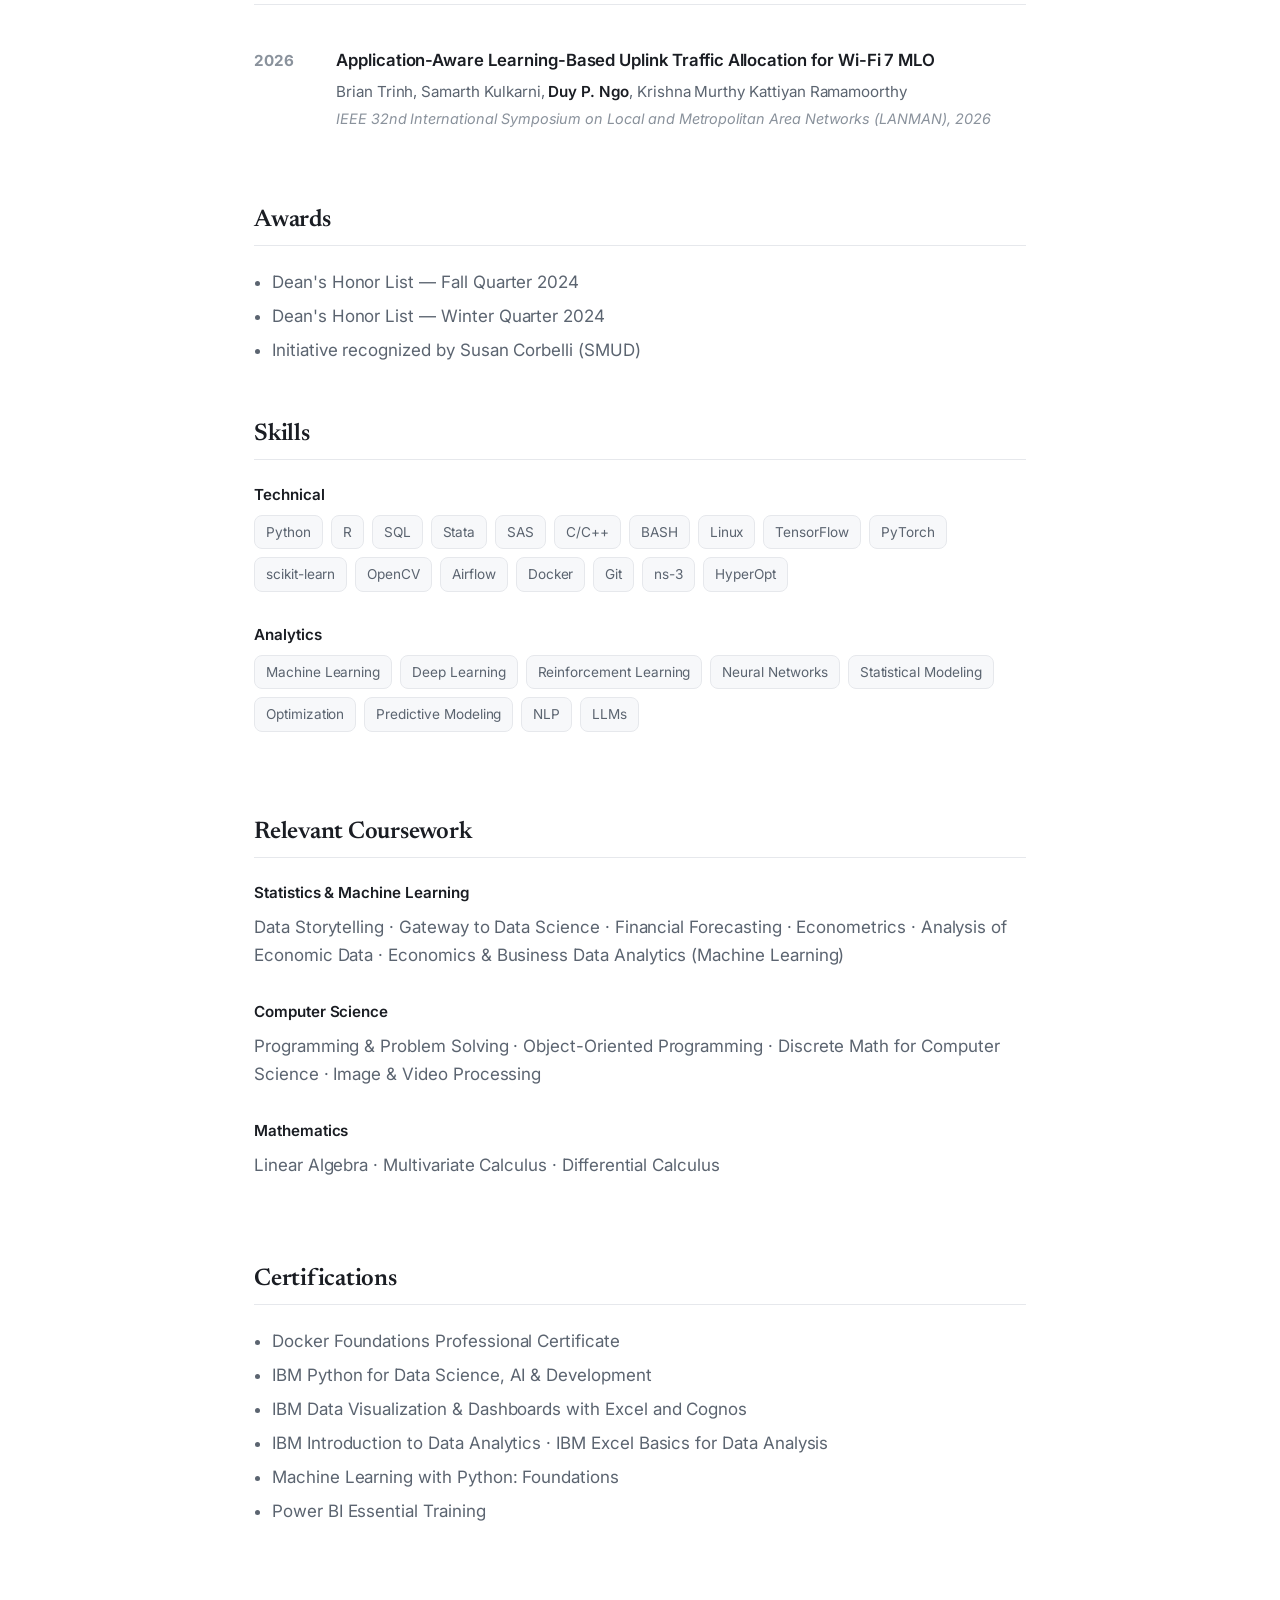
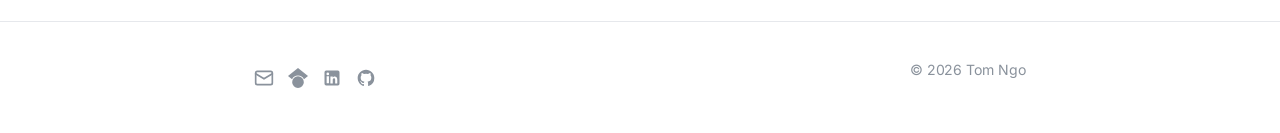
==== commit 74ee1efe: "Update SMUD internship end date to September 2025 End date changed from "Present" to September 2025," ====
--- a/cv.html
+++ b/cv.html
@@ -104,7 +104,7 @@
         <div class="cv-block">
           <div class="cv-item">
             <h3>Sacramento Municipal Utility District (SMUD)</h3>
-            <span class="date">Aug 2024 – Present</span>
+            <span class="date">Aug 2024 – September 2025</span>
           </div>
           <p class="cv-sub">Data Science Intern</p>
           <ul>
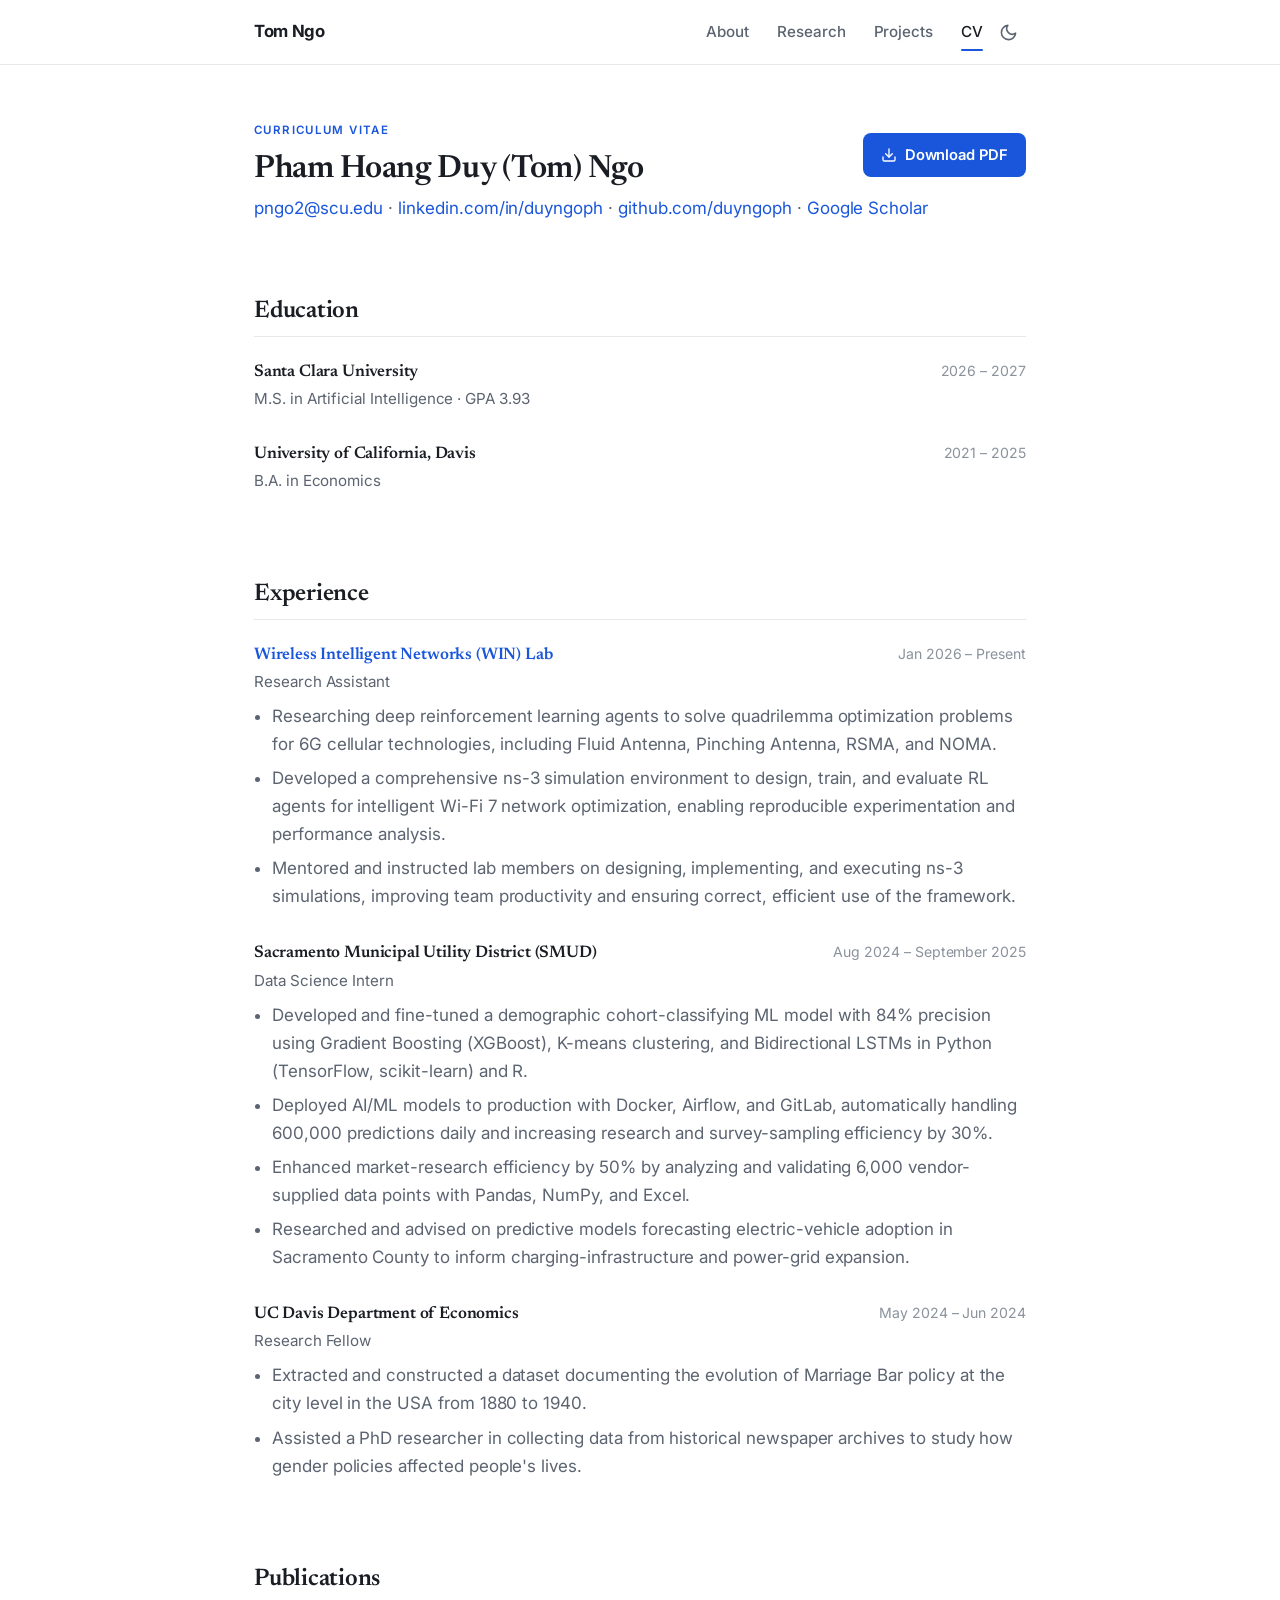
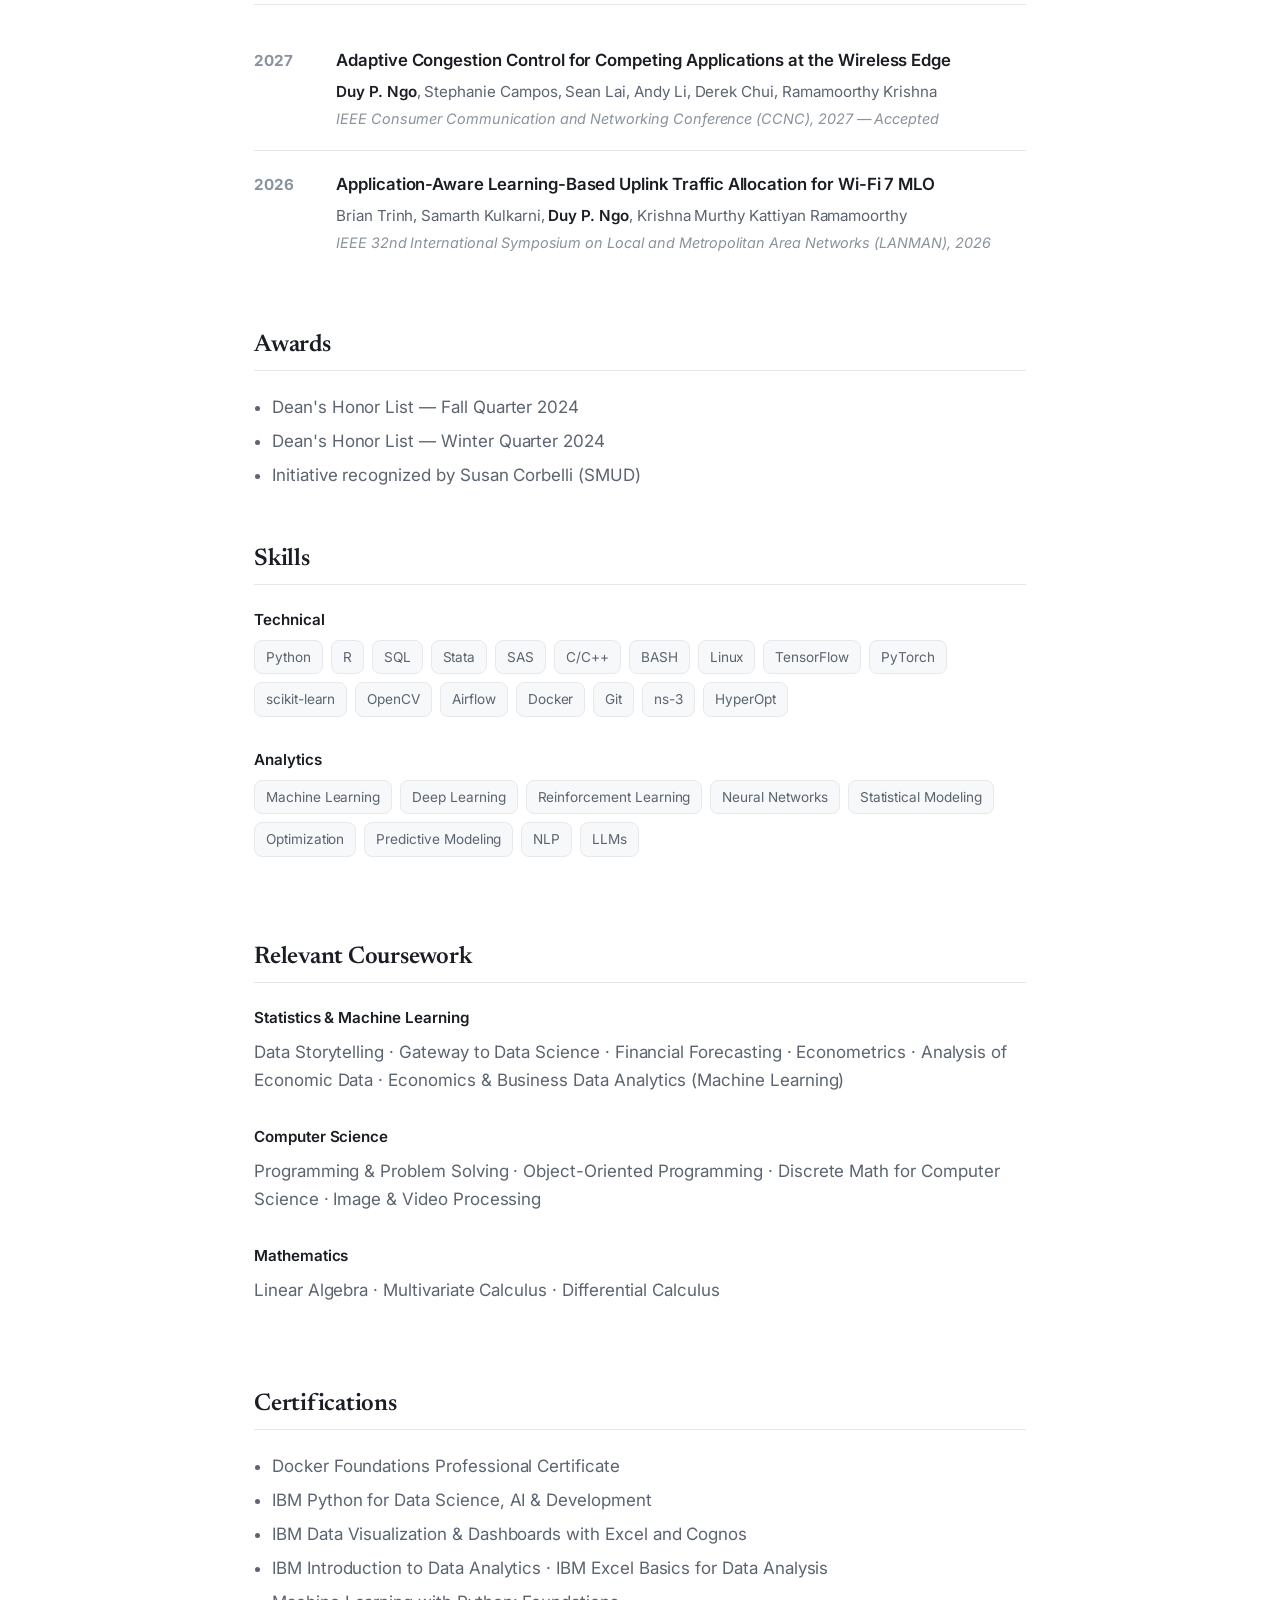
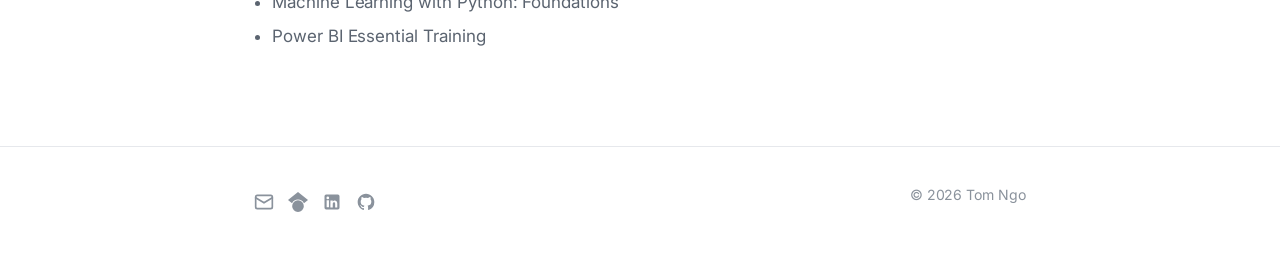
==== commit dff7c535: "Add accepted first-author CCNC 2027 paper" ====
--- a/cv.html
+++ b/cv.html
@@ -135,6 +135,14 @@
         <h2 class="section-title">Publications</h2>
         <ul class="pub-list">
           <li class="pub">
+            <span class="pub-year">2027</span>
+            <div>
+              <p class="pub-title">Adaptive Congestion Control for Competing Applications at the Wireless Edge</p>
+              <p class="pub-authors"><span class="me">Duy P. Ngo</span>, Stephanie Campos, Sean Lai, Andy Li, Derek Chui, Ramamoorthy Krishna</p>
+              <p class="pub-venue">IEEE Consumer Communication and Networking Conference (CCNC), 2027 — Accepted</p>
+            </div>
+          </li>
+          <li class="pub">
             <span class="pub-year">2026</span>
             <div>
               <p class="pub-title">Application-Aware Learning-Based Uplink Traffic Allocation for Wi-Fi 7 MLO</p>
--- a/style.css
+++ b/style.css
@@ -395,6 +395,55 @@
   padding: 3px 9px;
 }
 
+/* "View on GitHub" link on project cards */
+.card-link {
+  display: inline-flex;
+  align-items: center;
+  gap: 7px;
+  margin-top: 16px;
+  font-family: var(--font-sans);
+  font-size: 0.88rem;
+  font-weight: 500;
+  color: var(--accent);
+}
+
+.card-link:hover {
+  color: var(--accent-hover);
+  text-decoration: none;
+}
+
+.card-link svg {
+  width: 16px;
+  height: 16px;
+}
+
+/* Award badge */
+.award {
+  display: inline-flex;
+  align-items: center;
+  gap: 7px;
+  font-family: var(--font-sans);
+  font-size: 0.85rem;
+  font-weight: 600;
+  color: #92600a;
+  background: #fdf3d3;
+  border: 1px solid #f3dca0;
+  border-radius: 999px;
+  padding: 5px 12px;
+  margin: 2px 0 14px;
+}
+
+.award svg {
+  width: 15px;
+  height: 15px;
+}
+
+[data-theme="dark"] .award {
+  color: #f5cf72;
+  background: #2c2410;
+  border-color: #4a3c16;
+}
+
 /* ----------  Research interests grid  ---------- */
 .interest-grid {
   display: grid;
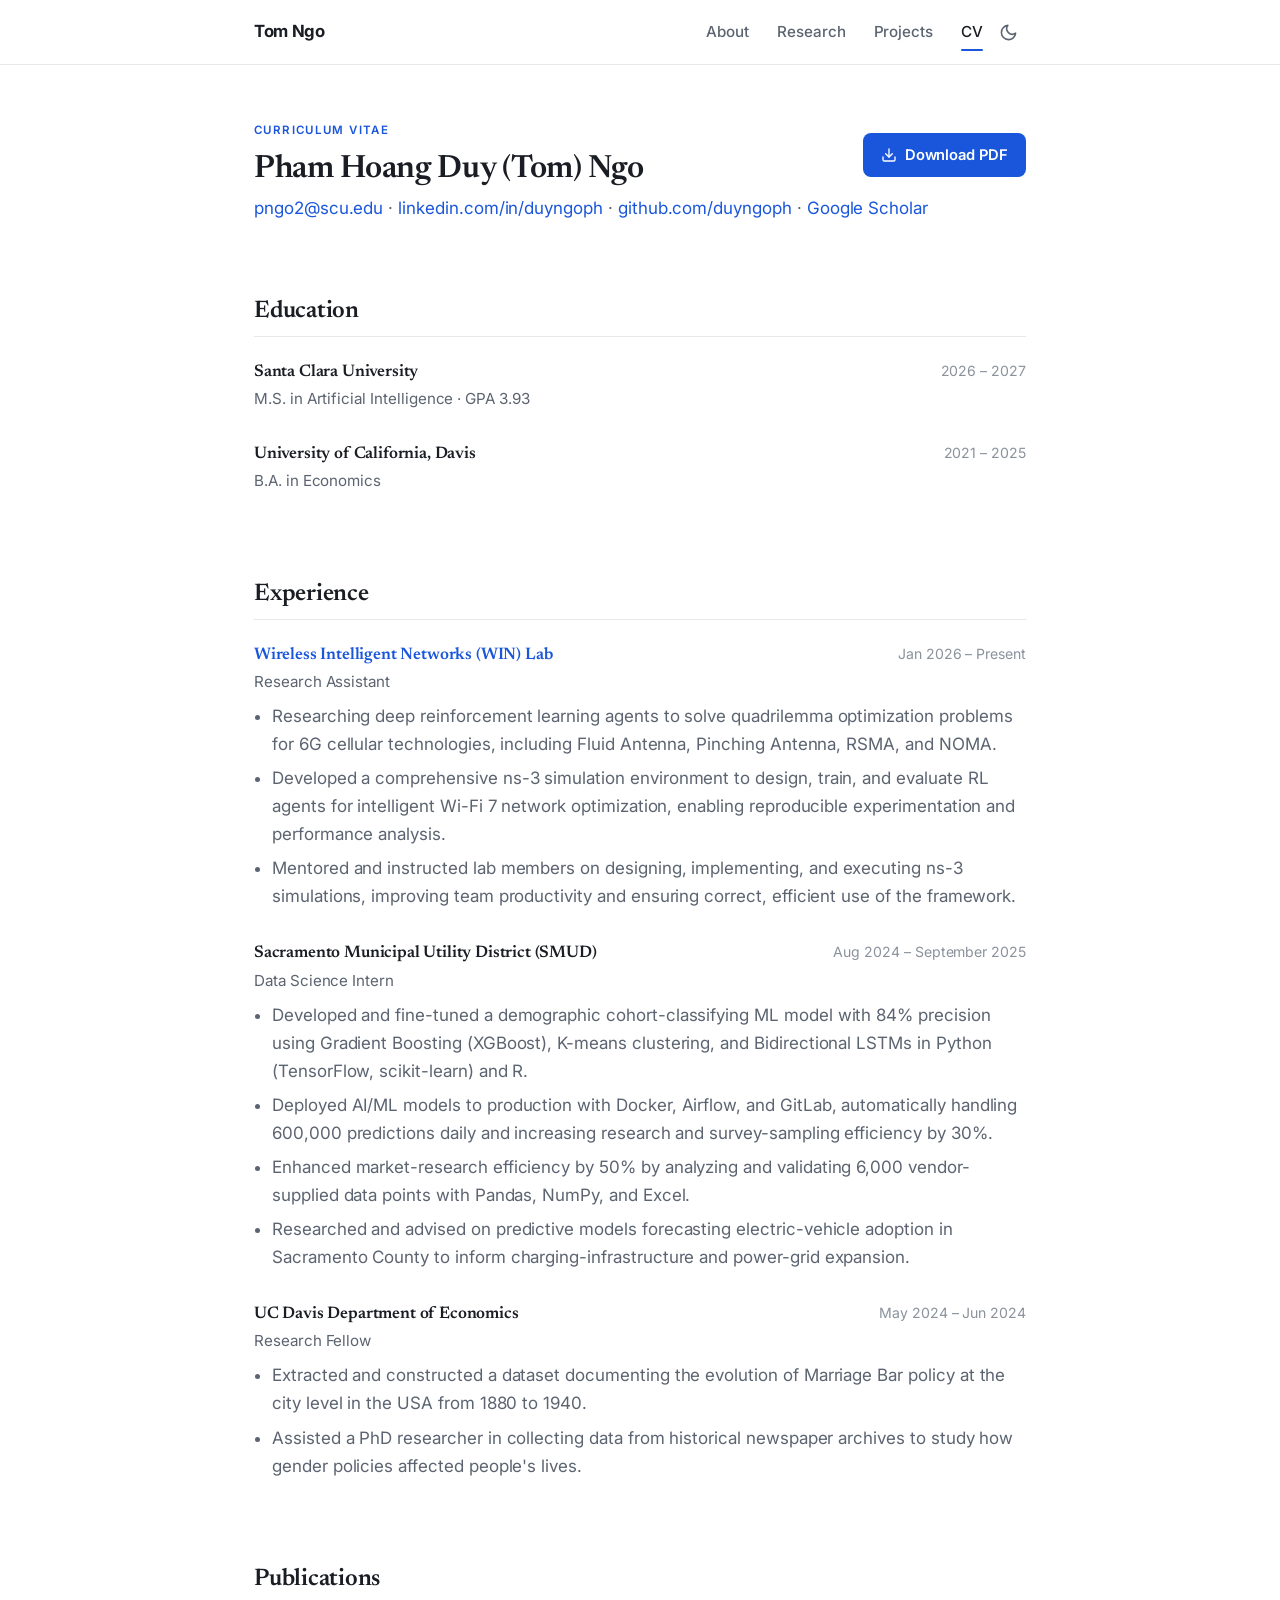
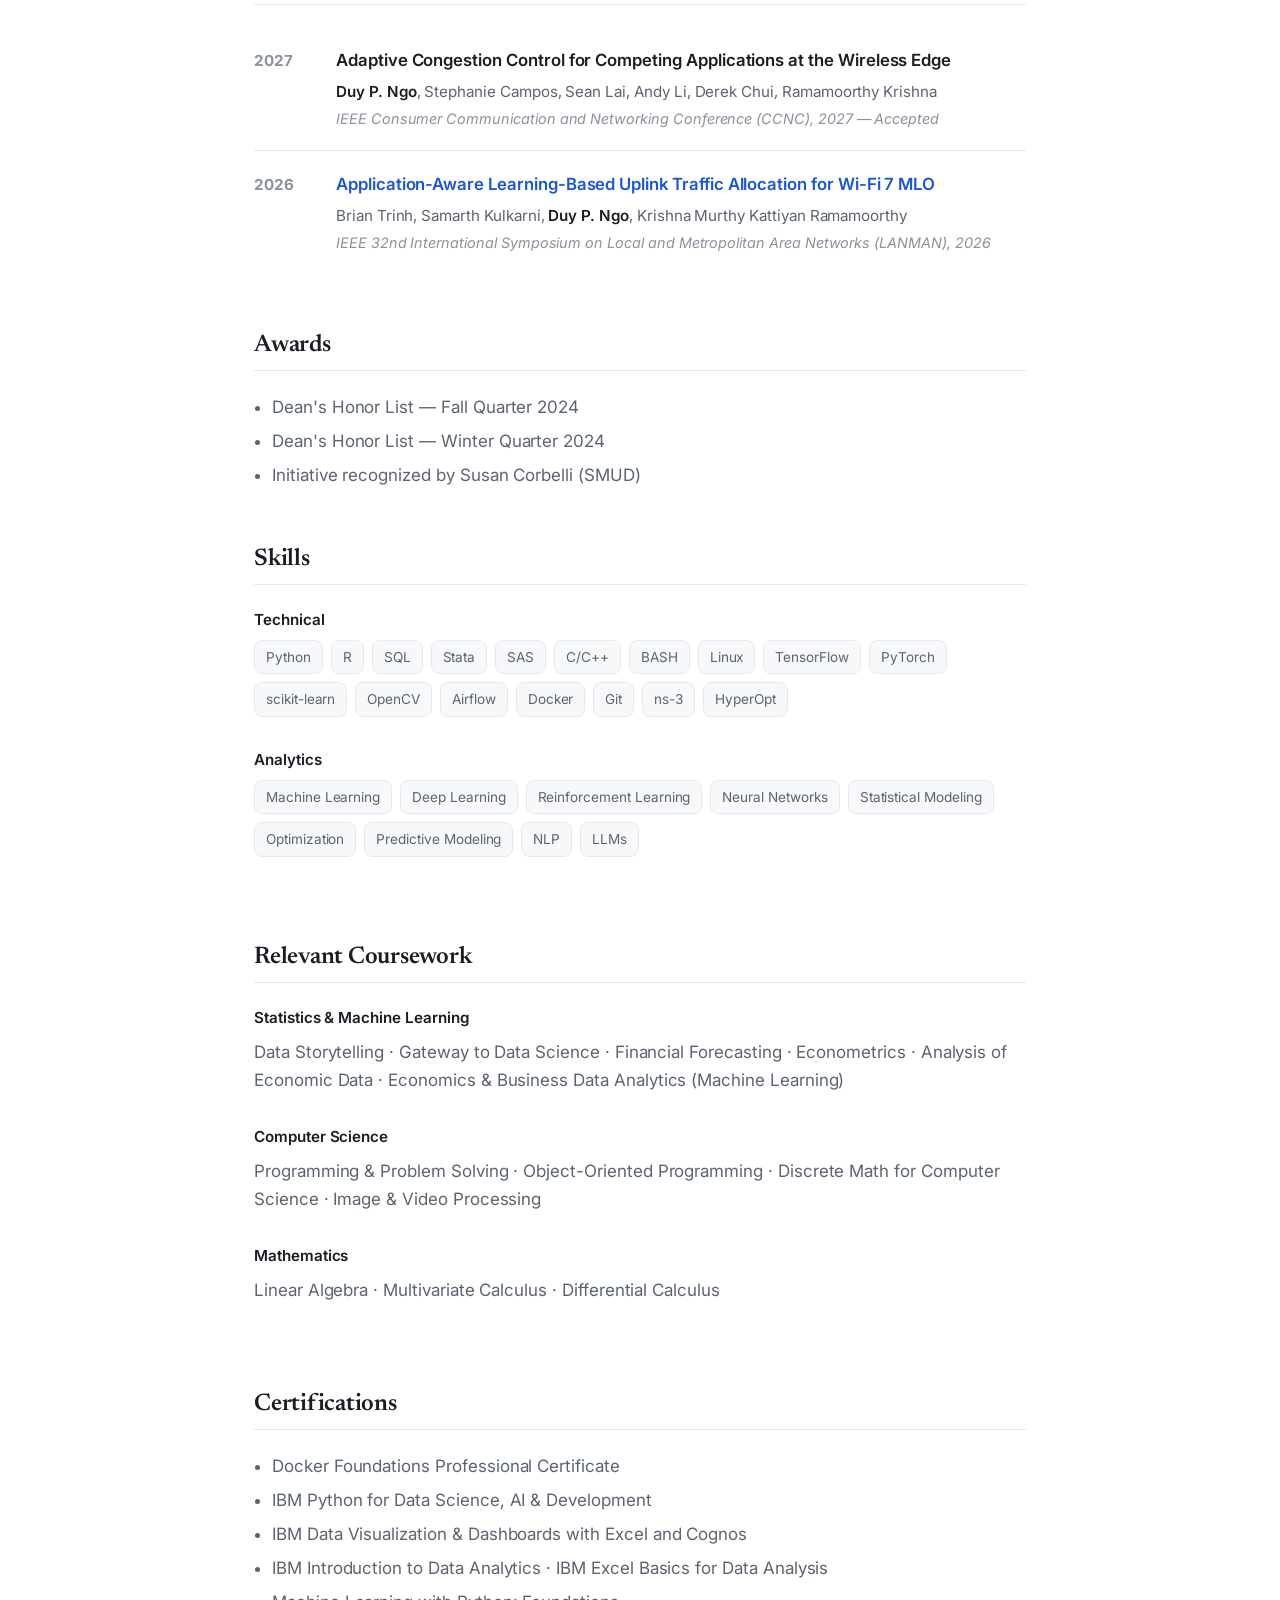
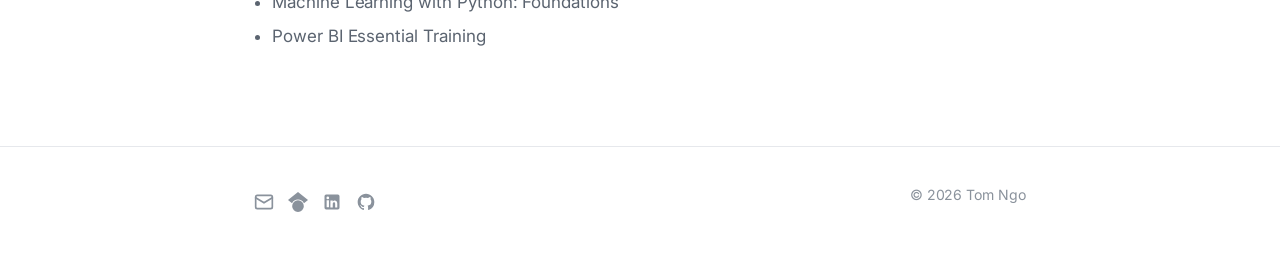
==== commit 7cbb07a4: "Add wireless modeling visuals and prioritize 6G and ISAC research" ====
--- a/cv.html
+++ b/cv.html
@@ -145,7 +145,7 @@
           <li class="pub">
             <span class="pub-year">2026</span>
             <div>
-              <p class="pub-title">Application-Aware Learning-Based Uplink Traffic Allocation for Wi-Fi 7 MLO</p>
+              <p class="pub-title"><a href="https://ieeexplore.ieee.org/document/11623620" target="_blank" rel="noopener">Application-Aware Learning-Based Uplink Traffic Allocation for Wi-Fi 7 MLO</a></p>
               <p class="pub-authors">Brian Trinh, Samarth Kulkarni, <span class="me">Duy P. Ngo</span>, Krishna Murthy Kattiyan Ramamoorthy</p>
               <p class="pub-venue">IEEE 32nd International Symposium on Local and Metropolitan Area Networks (LANMAN), 2026</p>
             </div>
--- a/style.css
+++ b/style.css
@@ -470,6 +470,51 @@
   color: var(--text-muted);
 }
 
+/* ----------  Wireless modeling figures  ---------- */
+.model-figure {
+  margin: 24px 0;
+  overflow: hidden;
+  border: 1px solid var(--border);
+  border-radius: var(--radius);
+  background: var(--bg-soft);
+}
+
+.model-figure-heading {
+  padding: 24px 24px 0;
+}
+
+.model-figure-heading h3 {
+  margin: 6px 0 0;
+  font-size: 1.3rem;
+}
+
+.model-figure img {
+  width: 100%;
+  height: auto;
+}
+
+.model-figure figcaption {
+  padding: 18px 24px;
+  border-top: 1px solid var(--border);
+  background: var(--surface);
+  color: var(--text-muted);
+  font-size: 0.9rem;
+}
+
+.model-source {
+  font-size: 0.9rem;
+  color: var(--text-muted);
+}
+
+.model-dark,
+[data-theme="dark"] .model-light {
+  display: none;
+}
+
+[data-theme="dark"] .model-dark {
+  display: block;
+}
+
 /* ----------  Publications  ---------- */
 .pub-list {
   list-style: none;
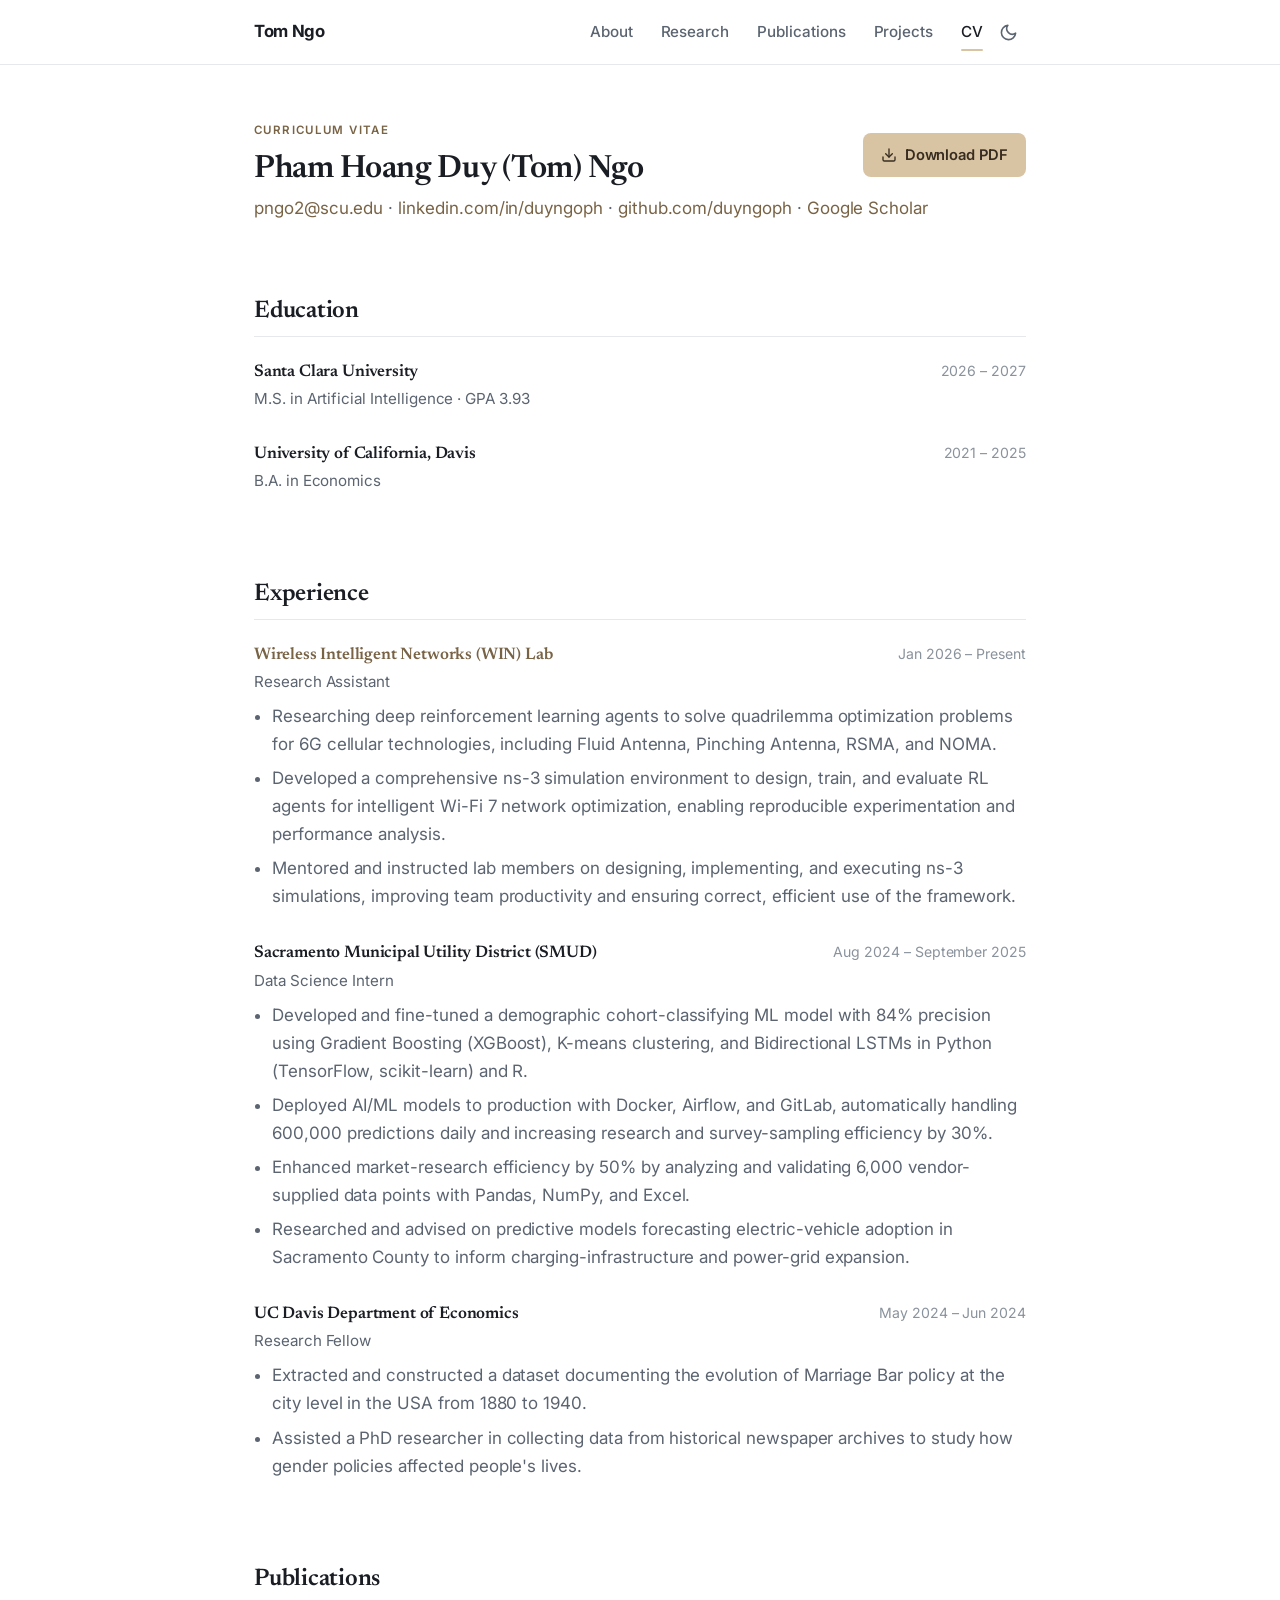
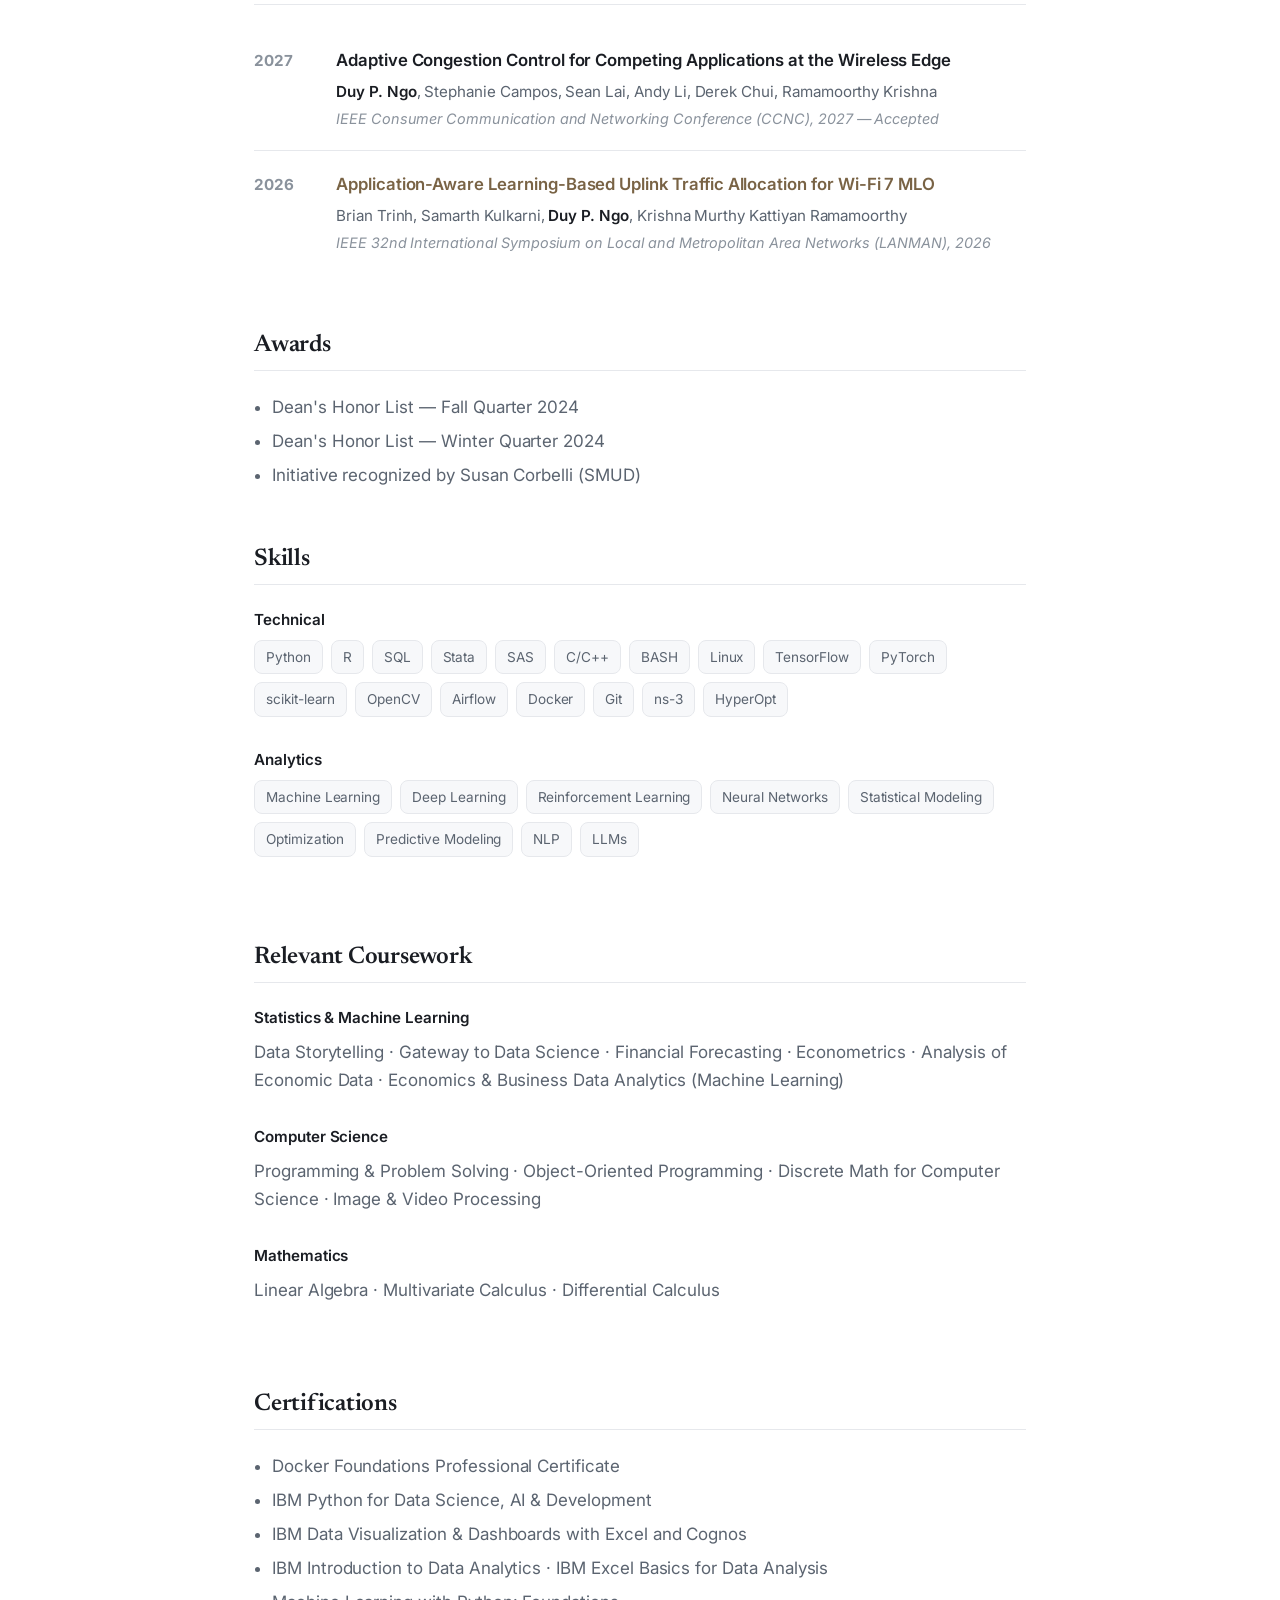
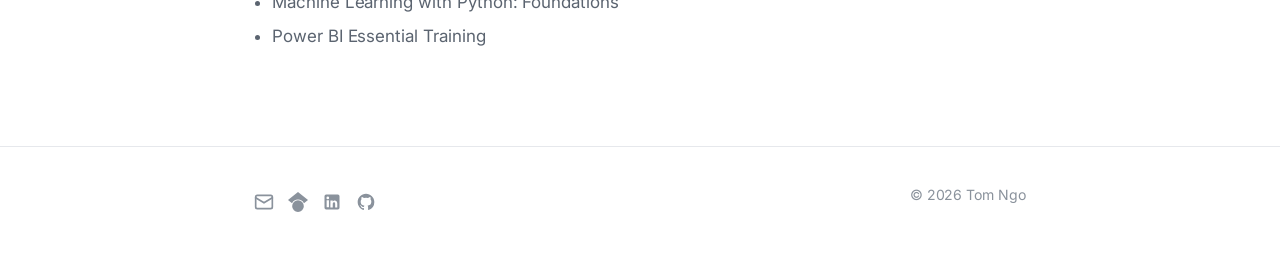
==== commit c063c62b: "Separate publications and feature actual smart-factory renders" ====
--- a/cv.html
+++ b/cv.html
@@ -27,6 +27,7 @@
       <nav class="nav-links" id="navLinks">
         <a href="index.html">About</a>
         <a href="research.html">Research</a>
+        <a href="publications.html">Publications</a>
         <a href="projects.html">Projects</a>
         <a href="cv.html" aria-current="page">CV</a>
       </nav>
--- a/style.css
+++ b/style.css
@@ -9,9 +9,12 @@
   --text: #1a1d23;
   --text-muted: #5b6470;
   --text-faint: #8a929c;
-  --accent: #1a56db;
-  --accent-hover: var(--accent-hover);
-  --accent-soft: #e8effc;
+  --accent: #796345;
+  --accent-hover: #5f4b32;
+  --accent-soft: #f3ecdf;
+  --accent-fill: #d8c4a3;
+  --accent-fill-hover: #cbb18b;
+  --accent-on-fill: #372c20;
   --border: #e6e8ec;
   --surface: #ffffff;
   --header-bg: rgba(255, 255, 255, 0.85);
@@ -35,9 +38,9 @@
   --text: #e7e9ee;
   --text-muted: #a6adba;
   --text-faint: #707783;
-  --accent: #6699ff;
-  --accent-hover: #8fb4ff;
-  --accent-soft: #1a2742;
+  --accent: #dbc6a4;
+  --accent-hover: #ecdcc4;
+  --accent-soft: #30291f;
   --border: #272b34;
   --surface: #171a21;
   --header-bg: rgba(15, 17, 21, 0.82);
@@ -83,6 +86,11 @@
 a:hover {
   color: var(--accent-hover);
   text-decoration: underline;
+}
+
+::selection {
+  background: var(--accent-fill);
+  color: var(--accent-on-fill);
 }
 
 h1,
@@ -179,7 +187,7 @@
   right: 0;
   bottom: -2px;
   height: 2px;
-  background: var(--accent);
+  background: var(--accent-fill);
   border-radius: 2px;
 }
 
@@ -506,15 +514,6 @@
   color: var(--text-muted);
 }
 
-.model-dark,
-[data-theme="dark"] .model-light {
-  display: none;
-}
-
-[data-theme="dark"] .model-dark {
-  display: block;
-}
-
 /* ----------  Publications  ---------- */
 .pub-list {
   list-style: none;
@@ -624,8 +623,8 @@
   display: inline-flex;
   align-items: center;
   gap: 8px;
-  background: var(--accent);
-  color: #fff;
+  background: var(--accent-fill);
+  color: var(--accent-on-fill);
   padding: 10px 18px;
   border-radius: 8px;
   font-weight: 600;
@@ -634,8 +633,8 @@
 }
 
 .btn:hover {
-  background: var(--accent-hover);
-  color: #fff;
+  background: var(--accent-fill-hover);
+  color: var(--accent-on-fill);
   text-decoration: none;
   transform: translateY(-1px);
 }
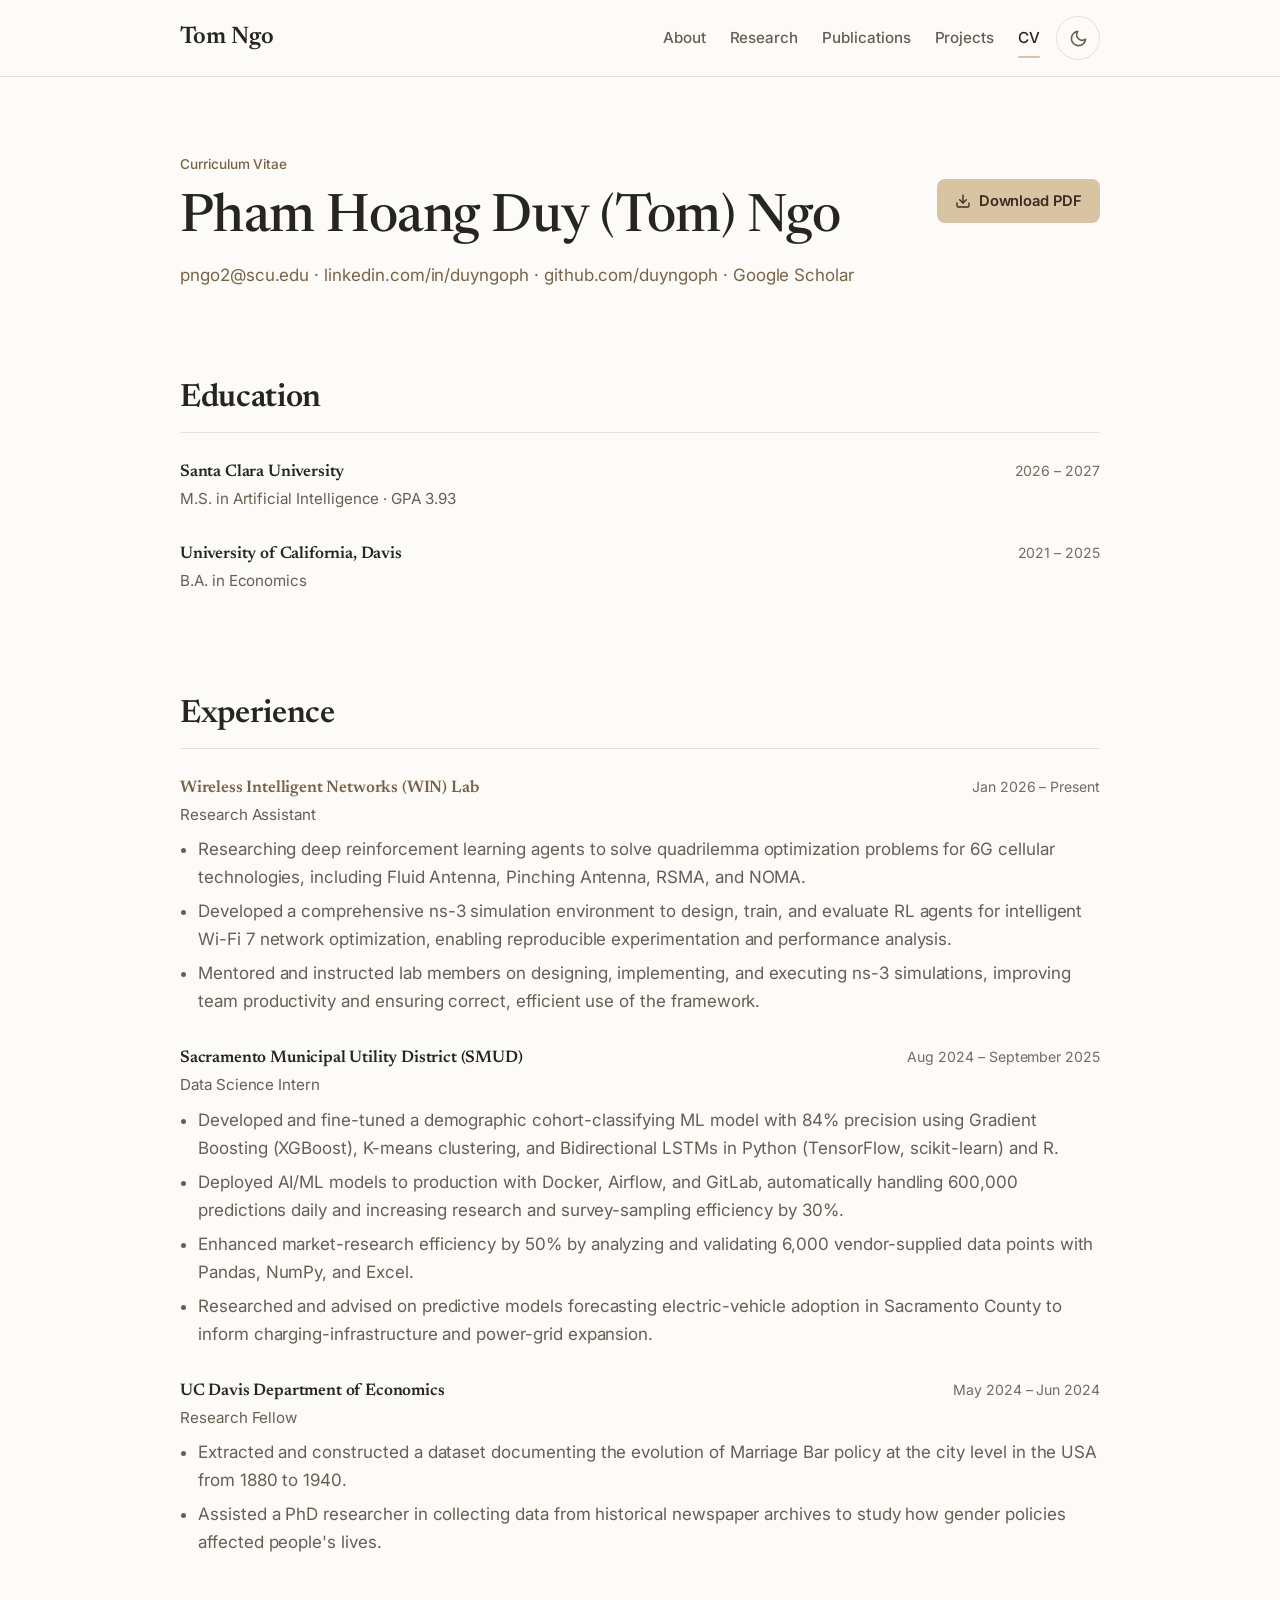
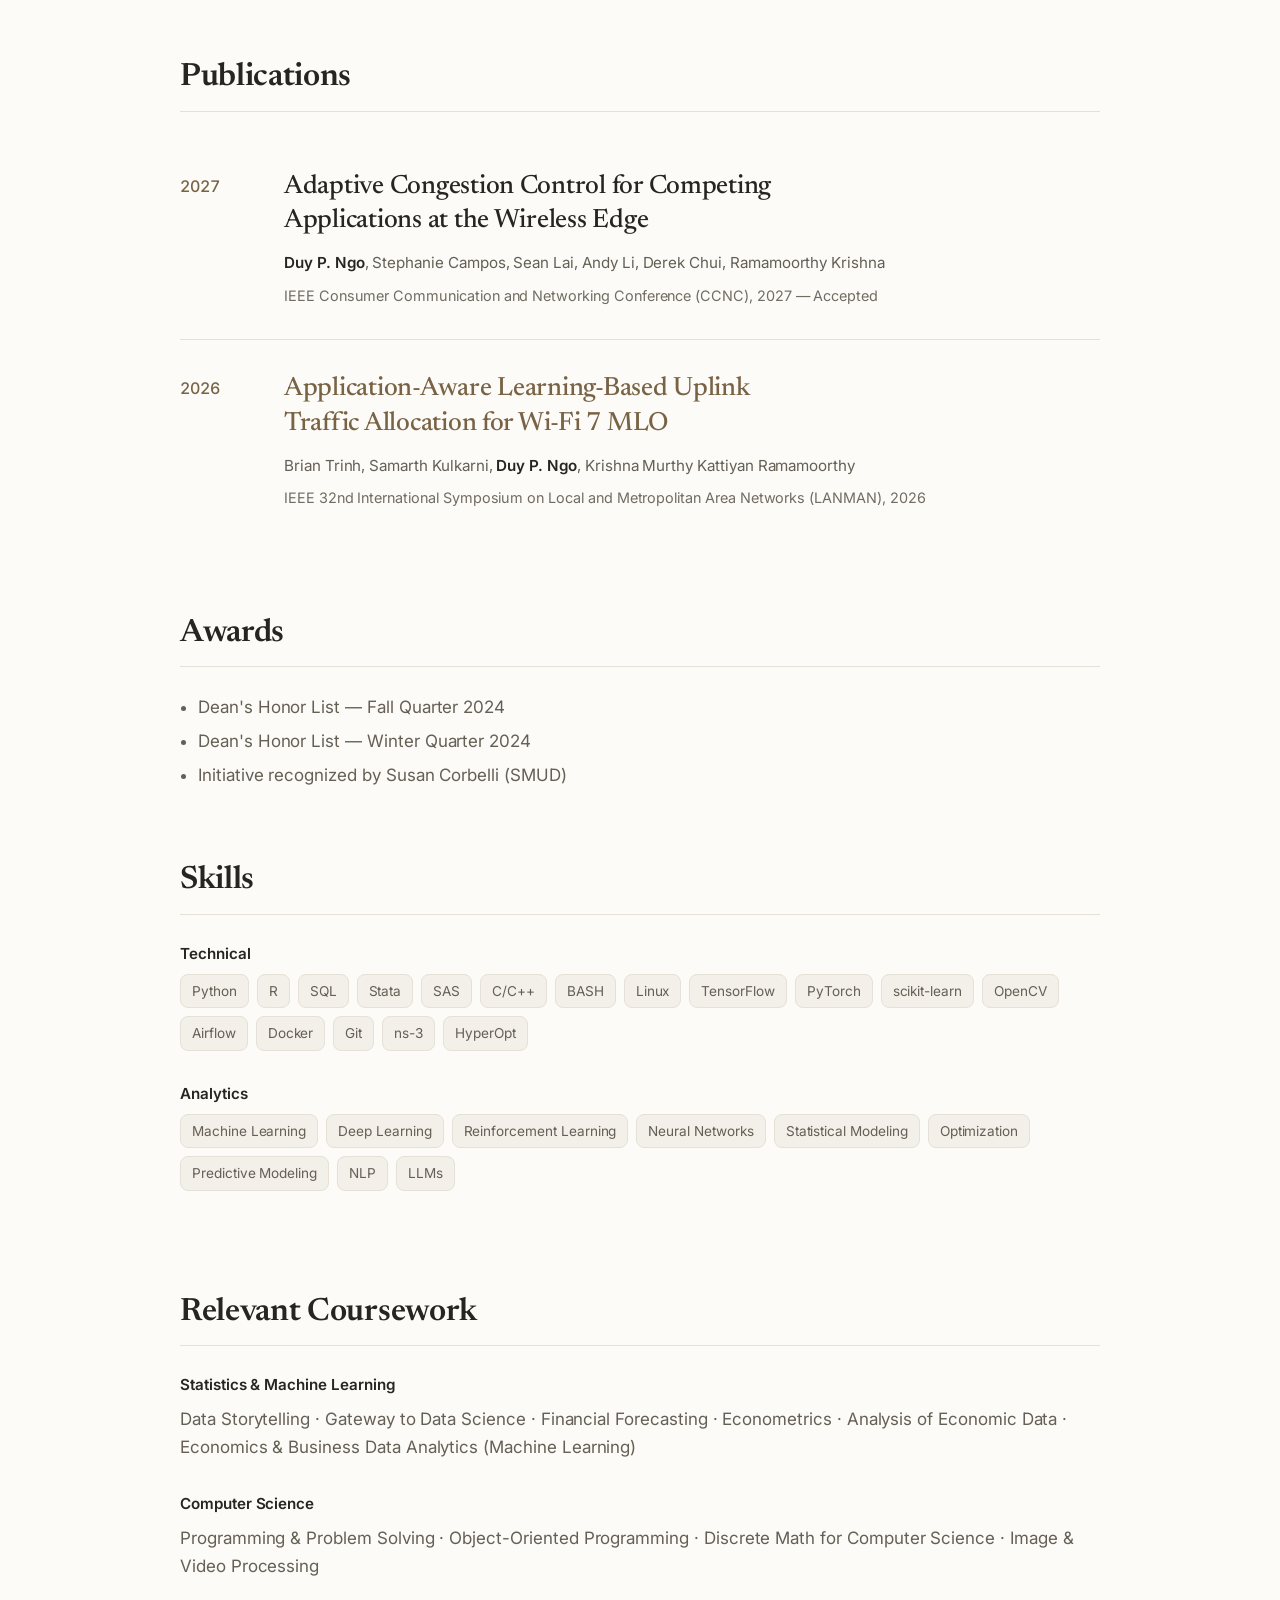
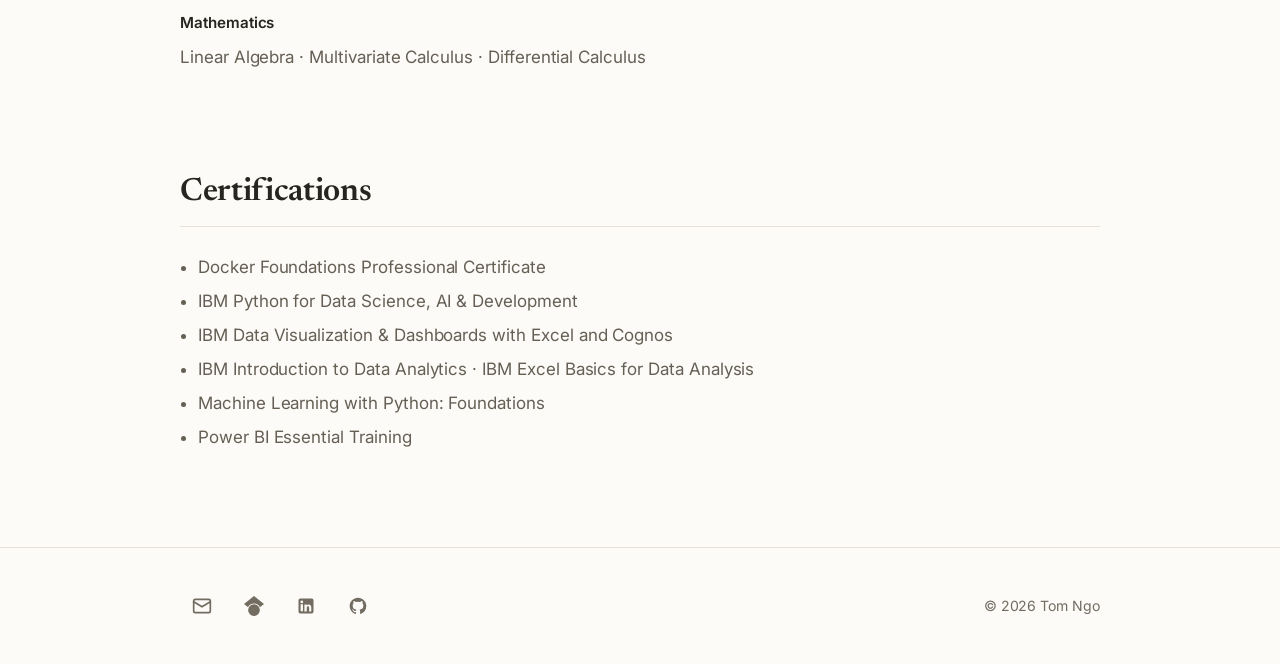
==== commit 9d9fcfbd: "Refine academic portfolio layout and accessible navigation" ====
--- a/cv.html
+++ b/cv.html
@@ -5,14 +5,18 @@
   <meta name="viewport" content="width=device-width, initial-scale=1.0" />
   <title>CV — Tom Ngo</title>
   <meta name="description" content="Curriculum vitae of Tom (Pham Hoang Duy) Ngo: education, research and industry experience, skills, awards, and certifications." />
+  <meta name="theme-color" content="#fcfbf8" />
   <link rel="icon" type="image/svg+xml" href="assets/favicon.svg" />
   <script>
     (function () {
+      var theme = "light";
       try {
-        var t = localStorage.getItem("theme") || "light";
-        document.documentElement.setAttribute("data-theme", t);
+        var saved = localStorage.getItem("theme");
+        theme = saved === "light" || saved === "dark" ? saved :
+          (window.matchMedia("(prefers-color-scheme: dark)").matches ? "dark" : "light");
       } catch (e) {}
-      document.documentElement.classList.add("reveal-ready");
+      document.documentElement.setAttribute("data-theme", theme);
+      document.querySelector('meta[name="theme-color"]').setAttribute("content", theme === "dark" ? "#181714" : "#fcfbf8");
     })();
   </script>
   <link rel="preconnect" href="https://fonts.googleapis.com" />
@@ -21,36 +25,37 @@
   <link rel="stylesheet" href="style.css" />
 </head>
 <body>
+  <a class="skip-link" href="#main-content">Skip to content</a>
   <header class="site-header">
     <div class="container nav-inner">
       <a class="brand" href="index.html">Tom Ngo</a>
-      <nav class="nav-links" id="navLinks">
+      <nav class="nav-links" id="navLinks" aria-label="Main navigation">
         <a href="index.html">About</a>
         <a href="research.html">Research</a>
         <a href="publications.html">Publications</a>
         <a href="projects.html">Projects</a>
         <a href="cv.html" aria-current="page">CV</a>
       </nav>
-      <button class="theme-toggle" id="themeToggle" aria-label="Toggle dark mode" title="Toggle dark mode">
-        <svg class="icon-moon" viewBox="0 0 24 24" fill="none" stroke="currentColor" stroke-width="2" stroke-linecap="round" stroke-linejoin="round"><path d="M21 12.79A9 9 0 1 1 11.21 3 7 7 0 0 0 21 12.79z"/></svg>
-        <svg class="icon-sun" viewBox="0 0 24 24" fill="none" stroke="currentColor" stroke-width="2" stroke-linecap="round" stroke-linejoin="round"><circle cx="12" cy="12" r="4"/><path d="M12 2v2M12 20v2M4.93 4.93l1.41 1.41M17.66 17.66l1.41 1.41M2 12h2M20 12h2M6.34 17.66l-1.41 1.41M19.07 4.93l-1.41 1.41"/></svg>
+      <button type="button" class="theme-toggle" id="themeToggle" aria-label="Switch to dark mode" title="Switch to dark mode" aria-pressed="false">
+        <svg aria-hidden="true" focusable="false" class="icon-moon" viewBox="0 0 24 24" fill="none" stroke="currentColor" stroke-width="2" stroke-linecap="round" stroke-linejoin="round"><path d="M21 12.79A9 9 0 1 1 11.21 3 7 7 0 0 0 21 12.79z"/></svg>
+        <svg aria-hidden="true" focusable="false" class="icon-sun" viewBox="0 0 24 24" fill="none" stroke="currentColor" stroke-width="2" stroke-linecap="round" stroke-linejoin="round"><circle cx="12" cy="12" r="4"/><path d="M12 2v2M12 20v2M4.93 4.93l1.41 1.41M17.66 17.66l1.41 1.41M2 12h2M20 12h2M6.34 17.66l-1.41 1.41M19.07 4.93l-1.41 1.41"/></svg>
       </button>
-      <button class="nav-toggle" aria-label="Toggle menu" aria-expanded="false">
-        <svg width="24" height="24" viewBox="0 0 24 24" fill="none" stroke="currentColor" stroke-width="2" stroke-linecap="round"><line x1="3" y1="6" x2="21" y2="6"/><line x1="3" y1="12" x2="21" y2="12"/><line x1="3" y1="18" x2="21" y2="18"/></svg>
+      <button type="button" class="nav-toggle" aria-label="Open menu" aria-expanded="false" aria-controls="navLinks">
+        <svg aria-hidden="true" focusable="false" width="24" height="24" viewBox="0 0 24 24" fill="none" stroke="currentColor" stroke-width="2" stroke-linecap="round"><line x1="3" y1="6" x2="21" y2="6"/><line x1="3" y1="12" x2="21" y2="12"/><line x1="3" y1="18" x2="21" y2="18"/></svg>
       </button>
     </div>
   </header>
 
-  <main>
-    <section class="section reveal" style="padding-top: 56px;">
-      <div class="container">
-        <div style="display:flex; align-items:center; justify-content:space-between; flex-wrap:wrap; gap:16px; margin-bottom:6px;">
+  <main id="main-content" tabindex="-1">
+    <section class="section page-intro">
+      <div class="container">
+        <div class="page-heading-row">
           <div>
             <p class="eyebrow">Curriculum Vitae</p>
-            <h1 style="font-size: 2rem; margin: 0;">Pham Hoang Duy (Tom) Ngo</h1>
+            <h1 class="page-title">Pham Hoang Duy (Tom) Ngo</h1>
           </div>
           <a class="btn" href="assets/Tom_Ngo_CV.pdf" target="_blank" rel="noopener">
-            <svg viewBox="0 0 24 24" fill="none" stroke="currentColor" stroke-width="2" stroke-linecap="round" stroke-linejoin="round"><path d="M21 15v4a2 2 0 0 1-2 2H5a2 2 0 0 1-2-2v-4"/><path d="M7 10l5 5 5-5"/><path d="M12 15V3"/></svg>
+            <svg aria-hidden="true" focusable="false" viewBox="0 0 24 24" fill="none" stroke="currentColor" stroke-width="2" stroke-linecap="round" stroke-linejoin="round"><path d="M21 15v4a2 2 0 0 1-2 2H5a2 2 0 0 1-2-2v-4"/><path d="M7 10l5 5 5-5"/><path d="M12 15V3"/></svg>
             Download PDF
           </a>
         </div>
@@ -64,7 +69,7 @@
     </section>
 
     <!-- Education -->
-    <section class="section reveal">
+    <section class="section">
       <div class="container">
         <h2 class="section-title">Education</h2>
         <div class="cv-block">
@@ -85,7 +90,7 @@
     </section>
 
     <!-- Experience -->
-    <section class="section reveal">
+    <section class="section">
       <div class="container">
         <h2 class="section-title">Experience</h2>
 
@@ -131,14 +136,14 @@
     </section>
 
     <!-- Publications -->
-    <section class="section reveal">
+    <section class="section">
       <div class="container">
         <h2 class="section-title">Publications</h2>
         <ul class="pub-list">
           <li class="pub">
             <span class="pub-year">2027</span>
             <div>
-              <p class="pub-title">Adaptive Congestion Control for Competing Applications at the Wireless Edge</p>
+              <h3 class="pub-title">Adaptive Congestion Control for Competing Applications at the Wireless Edge</h3>
               <p class="pub-authors"><span class="me">Duy P. Ngo</span>, Stephanie Campos, Sean Lai, Andy Li, Derek Chui, Ramamoorthy Krishna</p>
               <p class="pub-venue">IEEE Consumer Communication and Networking Conference (CCNC), 2027 — Accepted</p>
             </div>
@@ -146,7 +151,7 @@
           <li class="pub">
             <span class="pub-year">2026</span>
             <div>
-              <p class="pub-title"><a href="https://ieeexplore.ieee.org/document/11623620" target="_blank" rel="noopener">Application-Aware Learning-Based Uplink Traffic Allocation for Wi-Fi 7 MLO</a></p>
+              <h3 class="pub-title"><a href="https://ieeexplore.ieee.org/document/11623620" target="_blank" rel="noopener">Application-Aware Learning-Based Uplink Traffic Allocation for Wi-Fi 7 MLO</a></h3>
               <p class="pub-authors">Brian Trinh, Samarth Kulkarni, <span class="me">Duy P. Ngo</span>, Krishna Murthy Kattiyan Ramamoorthy</p>
               <p class="pub-venue">IEEE 32nd International Symposium on Local and Metropolitan Area Networks (LANMAN), 2026</p>
             </div>
@@ -156,7 +161,7 @@
     </section>
 
     <!-- Awards -->
-    <section class="section reveal">
+    <section class="section">
       <div class="container">
         <h2 class="section-title">Awards</h2>
         <ul class="cv-block" style="margin:0; padding-left:18px; color:var(--text-muted);">
@@ -168,7 +173,7 @@
     </section>
 
     <!-- Skills -->
-    <section class="section reveal">
+    <section class="section">
       <div class="container">
         <h2 class="section-title">Skills</h2>
         <div class="cv-block">
@@ -196,7 +201,7 @@
     </section>
 
     <!-- Coursework -->
-    <section class="section reveal">
+    <section class="section">
       <div class="container">
         <h2 class="section-title">Relevant Coursework</h2>
         <div class="cv-block">
@@ -215,7 +220,7 @@
     </section>
 
     <!-- Certifications -->
-    <section class="section reveal">
+    <section class="section">
       <div class="container">
         <h2 class="section-title">Certifications</h2>
         <ul class="cv-block" style="margin:0; padding-left:18px; color:var(--text-muted);">
@@ -234,16 +239,16 @@
     <div class="container footer-inner">
       <div class="footer-social">
         <a href="mailto:pngo2@scu.edu" aria-label="Email">
-          <svg viewBox="0 0 24 24" fill="none" stroke="currentColor" stroke-width="2" stroke-linecap="round" stroke-linejoin="round"><rect x="2" y="4" width="20" height="16" rx="2"/><path d="m22 7-10 6L2 7"/></svg>
+          <svg aria-hidden="true" focusable="false" viewBox="0 0 24 24" fill="none" stroke="currentColor" stroke-width="2" stroke-linecap="round" stroke-linejoin="round"><rect x="2" y="4" width="20" height="16" rx="2"/><path d="m22 7-10 6L2 7"/></svg>
         </a>
         <a href="https://scholar.google.com/citations?user=aA_KUTAAAAAJ&amp;hl=en" target="_blank" rel="noopener" aria-label="Google Scholar">
-          <svg viewBox="0 0 24 24" fill="currentColor"><path d="M12 24a7 7 0 1 1 0-14 7 7 0 0 1 0 14zm0-24L0 9.5l4.838 3.94A8 8 0 0 1 12 9a8 8 0 0 1 7.162 4.44L24 9.5z"/></svg>
+          <svg aria-hidden="true" focusable="false" viewBox="0 0 24 24" fill="currentColor"><path d="M12 24a7 7 0 1 1 0-14 7 7 0 0 1 0 14zm0-24L0 9.5l4.838 3.94A8 8 0 0 1 12 9a8 8 0 0 1 7.162 4.44L24 9.5z"/></svg>
         </a>
         <a href="https://www.linkedin.com/in/duyngoph" target="_blank" rel="noopener" aria-label="LinkedIn">
-          <svg viewBox="0 0 24 24" fill="currentColor"><path d="M19 3a2 2 0 0 1 2 2v14a2 2 0 0 1-2 2H5a2 2 0 0 1-2-2V5a2 2 0 0 1 2-2h14zM8.34 18.34V9.96H5.56v8.38h2.78zM6.95 8.73a1.61 1.61 0 1 0 0-3.22 1.61 1.61 0 0 0 0 3.22zm11.39 9.61v-4.6c0-2.46-1.31-3.6-3.06-3.6-1.41 0-2.04.78-2.39 1.32v-1.13h-2.78c.04.78 0 8.38 0 8.38h2.78v-4.68c0-.25.02-.5.09-.68.2-.5.66-1.01 1.42-1.01.99 0 1.39.76 1.39 1.86v4.51h2.55z"/></svg>
+          <svg aria-hidden="true" focusable="false" viewBox="0 0 24 24" fill="currentColor"><path d="M19 3a2 2 0 0 1 2 2v14a2 2 0 0 1-2 2H5a2 2 0 0 1-2-2V5a2 2 0 0 1 2-2h14zM8.34 18.34V9.96H5.56v8.38h2.78zM6.95 8.73a1.61 1.61 0 1 0 0-3.22 1.61 1.61 0 0 0 0 3.22zm11.39 9.61v-4.6c0-2.46-1.31-3.6-3.06-3.6-1.41 0-2.04.78-2.39 1.32v-1.13h-2.78c.04.78 0 8.38 0 8.38h2.78v-4.68c0-.25.02-.5.09-.68.2-.5.66-1.01 1.42-1.01.99 0 1.39.76 1.39 1.86v4.51h2.55z"/></svg>
         </a>
         <a href="https://github.com/duyngoph" target="_blank" rel="noopener" aria-label="GitHub">
-          <svg viewBox="0 0 24 24" fill="currentColor"><path d="M12 2C6.48 2 2 6.48 2 12c0 4.42 2.87 8.17 6.84 9.5.5.09.68-.22.68-.48v-1.7c-2.78.6-3.37-1.34-3.37-1.34-.46-1.16-1.11-1.47-1.11-1.47-.91-.62.07-.6.07-.6 1 .07 1.53 1.03 1.53 1.03.89 1.53 2.34 1.09 2.91.83.09-.65.35-1.09.63-1.34-2.22-.25-4.55-1.11-4.55-4.94 0-1.09.39-1.98 1.03-2.68-.1-.25-.45-1.27.1-2.65 0 0 .84-.27 2.75 1.02a9.56 9.56 0 0 1 5 0c1.91-1.29 2.75-1.02 2.75-1.02.55 1.38.2 2.4.1 2.65.64.7 1.03 1.59 1.03 2.68 0 3.84-2.34 4.69-4.57 4.94.36.31.68.92.68 1.85v2.74c0 .27.18.58.69.48A10.01 10.01 0 0 0 22 12c0-5.52-4.48-10-10-10z"/></svg>
+          <svg aria-hidden="true" focusable="false" viewBox="0 0 24 24" fill="currentColor"><path d="M12 2C6.48 2 2 6.48 2 12c0 4.42 2.87 8.17 6.84 9.5.5.09.68-.22.68-.48v-1.7c-2.78.6-3.37-1.34-3.37-1.34-.46-1.16-1.11-1.47-1.11-1.47-.91-.62.07-.6.07-.6 1 .07 1.53 1.03 1.53 1.03.89 1.53 2.34 1.09 2.91.83.09-.65.35-1.09.63-1.34-2.22-.25-4.55-1.11-4.55-4.94 0-1.09.39-1.98 1.03-2.68-.1-.25-.45-1.27.1-2.65 0 0 .84-.27 2.75 1.02a9.56 9.56 0 0 1 5 0c1.91-1.29 2.75-1.02 2.75-1.02.55 1.38.2 2.4.1 2.65.64.7 1.03 1.59 1.03 2.68 0 3.84-2.34 4.69-4.57 4.94.36.31.68.92.68 1.85v2.74c0 .27.18.58.69.48A10.01 10.01 0 0 0 22 12c0-5.52-4.48-10-10-10z"/></svg>
         </a>
       </div>
       <p class="footer-copy">© 2026 Tom Ngo</p>
--- a/style.css
+++ b/style.css
@@ -1,25 +1,25 @@
 /* ===========================================================
    Tom Ngo — Personal Website
-   Clean, minimal academic style inspired by andrewng.org
+   Academic portfolio — warm neutrals, clear hierarchy, accessible interactions
    =========================================================== */
 
 :root {
-  --bg: #ffffff;
-  --bg-soft: #f7f8fa;
-  --text: #1a1d23;
-  --text-muted: #5b6470;
-  --text-faint: #8a929c;
+  --bg: #fcfbf8;
+  --bg-soft: #f3f0e9;
+  --text: #26251f;
+  --text-muted: #655f54;
+  --text-faint: #726c61;
   --accent: #796345;
   --accent-hover: #5f4b32;
   --accent-soft: #f3ecdf;
   --accent-fill: #d8c4a3;
   --accent-fill-hover: #cbb18b;
   --accent-on-fill: #372c20;
-  --border: #e6e8ec;
+  --border: #e6e0d6;
   --surface: #ffffff;
-  --header-bg: rgba(255, 255, 255, 0.85);
-  --max-width: 820px;
-  --radius: 12px;
+  --header-bg: rgba(252, 251, 248, 0.95);
+  --max-width: 1000px;
+  --radius: 14px;
   --font-sans: "Inter", -apple-system, BlinkMacSystemFont, "Segoe UI", Roboto,
     Helvetica, Arial, sans-serif;
   --font-serif: "Newsreader", Georgia, Cambria, "Times New Roman", serif;
@@ -33,17 +33,17 @@
 
 [data-theme="dark"] {
   color-scheme: dark;
-  --bg: #0f1115;
-  --bg-soft: #171a21;
-  --text: #e7e9ee;
-  --text-muted: #a6adba;
-  --text-faint: #707783;
+  --bg: #181714;
+  --bg-soft: #211f1a;
+  --text: #eeeae1;
+  --text-muted: #bcb6a9;
+  --text-faint: #a8a192;
   --accent: #dbc6a4;
   --accent-hover: #ecdcc4;
   --accent-soft: #30291f;
-  --border: #272b34;
-  --surface: #171a21;
-  --header-bg: rgba(15, 17, 21, 0.82);
+  --border: #3d382e;
+  --surface: #211f1a;
+  --header-bg: rgba(24, 23, 20, 0.95);
   --shadow: 0 1px 2px rgba(0, 0, 0, 0.4),
     0 8px 24px rgba(0, 0, 0, 0.5);
 }
@@ -56,6 +56,7 @@
 html {
   scroll-behavior: smooth;
   -webkit-text-size-adjust: 100%;
+  scroll-padding-top: 96px;
 }
 
 body {
@@ -66,6 +67,7 @@
   line-height: 1.65;
   font-size: 17px;
   letter-spacing: -0.003em;
+  overflow-wrap: break-word;
   -webkit-font-smoothing: antialiased;
   text-rendering: optimizeLegibility;
 }
@@ -74,12 +76,14 @@
   width: 100%;
   max-width: var(--max-width);
   margin: 0 auto;
-  padding: 0 24px;
+  padding: 0 clamp(20px, 4vw, 40px);
 }
 
 a {
   color: var(--accent);
   text-decoration: none;
+  text-underline-offset: 0.2em;
+  text-decoration-thickness: 1px;
   transition: color 0.15s ease;
 }
 
@@ -102,6 +106,7 @@
   font-weight: 600;
   letter-spacing: -0.01em;
   color: var(--text);
+  text-wrap: balance;
 }
 
 p {
@@ -119,7 +124,9 @@
 .date,
 .social-row a,
 .footer-copy {
-  font-family: var(--font-sans);
+  color: var(--text-faint);
+  font-size: 0.88rem;
+  margin: 0;
 }
 
 img {
@@ -141,15 +148,17 @@
   display: flex;
   align-items: center;
   justify-content: space-between;
-  height: 64px;
+  min-height: 76px;
+  gap: 16px;
 }
 
 .brand {
-  font-weight: 700;
-  font-size: 1.05rem;
+  font-family: var(--font-serif);
+  font-weight: 600;
+  font-size: 1.5rem;
   color: var(--text);
-  letter-spacing: -0.02em;
   margin-right: auto;
+  white-space: nowrap;
 }
 
 .brand:hover {
@@ -160,14 +169,14 @@
 .nav-links {
   display: flex;
   align-items: center;
-  gap: 28px;
+  gap: 24px;
 }
 
 .nav-links a {
   color: var(--text-muted);
   font-size: 0.95rem;
   font-weight: 500;
-  padding: 4px 0;
+  padding: 12px 0;
   position: relative;
 }
 
@@ -185,7 +194,7 @@
   position: absolute;
   left: 0;
   right: 0;
-  bottom: -2px;
+  bottom: 5px;
   height: 2px;
   background: var(--accent-fill);
   border-radius: 2px;
@@ -206,17 +215,18 @@
 
 /* theme toggle */
 .theme-toggle {
-  display: inline-flex;
+  display: none;
   align-items: center;
   justify-content: center;
+  width: 44px;
+  height: 44px;
+  flex-shrink: 0;
   background: none;
-  border: 0;
+  border: 1px solid var(--border);
   cursor: pointer;
-  padding: 8px;
-  margin-left: 8px;
-  color: var(--text-muted);
-  border-radius: 8px;
-  transition: color 0.15s ease, background 0.15s ease;
+  color: var(--text-muted);
+  border-radius: 50%;
+  transition: color 0.15s ease, background-color 0.15s ease;
 }
 
 .theme-toggle:hover {
@@ -248,23 +258,21 @@
 }
 
 .section {
-  padding-top: 56px;
+  padding-top: clamp(44px, 7vw, 72px);
 }
 
 .section-title {
-  font-size: 1.5rem;
-  margin: 0 0 22px;
-  padding-bottom: 10px;
+  font-size: clamp(1.65rem, 3vw, 2rem);
+  margin: 0 0 26px;
+  padding-bottom: 14px;
   border-bottom: 1px solid var(--border);
 }
 
 .eyebrow {
-  text-transform: uppercase;
-  letter-spacing: 0.12em;
-  font-size: 0.72rem;
-  font-weight: 600;
+  font-size: 0.85rem;
+  font-weight: 500;
   color: var(--accent);
-  margin: 0 0 10px;
+  margin: 0 0 14px;
 }
 
 .muted {
@@ -273,31 +281,32 @@
 
 /* ----------  Hero (About)  ---------- */
 .hero {
-  text-align: center;
-  padding: 64px 0 8px;
+  padding: clamp(40px, 7vw, 76px) 0 0;
 }
 
 .hero-photo {
-  width: 168px;
-  height: 168px;
-  border-radius: 50%;
-  margin: 0 auto 24px;
+  width: 240px;
+  height: 280px;
   object-fit: cover;
-  border: 4px solid var(--surface);
-  box-shadow: var(--shadow);
-  background: var(--bg-soft);
+  object-position: center 30%;
+  border-radius: 24px 24px 72px 24px;
+  border: 1px solid var(--border);
+  background: var(--surface);
 }
 
 .hero h1 {
-  font-size: 2.4rem;
-  margin: 0 0 8px;
+  font-size: clamp(3.2rem, 7vw, 4.6rem);
+  font-weight: 500;
+  letter-spacing: -0.04em;
+  line-height: 1.05;
+  margin: 0 0 20px;
 }
 
 .hero-tagline {
-  font-size: 1.1rem;
-  color: var(--text-muted);
-  max-width: 620px;
-  margin: 0 auto 22px;
+  font-size: 1.08rem;
+  color: var(--text-muted);
+  max-width: 48ch;
+  margin: 0 0 24px;
 }
 
 .hero-tagline strong {
@@ -310,30 +319,27 @@
   display: flex;
   flex-wrap: wrap;
   align-items: center;
-  justify-content: center;
-  gap: 10px;
-  margin-top: 6px;
+  gap: 4px 24px;
+  grid-column: 1 / -1;
+  padding: 16px 0;
+  border-top: 1px solid var(--border);
+  border-bottom: 1px solid var(--border);
 }
 
 .social-row a {
   display: inline-flex;
   align-items: center;
-  gap: 7px;
-  padding: 8px 14px;
-  border: 1px solid var(--border);
-  border-radius: 999px;
+  gap: 8px;
+  min-height: 44px;
   color: var(--text-muted);
   font-size: 0.9rem;
   font-weight: 500;
-  background: var(--surface);
-  transition: all 0.15s ease;
+  transition: color 0.15s ease;
 }
 
 .social-row a:hover {
   color: var(--accent);
-  border-color: var(--accent);
-  text-decoration: none;
-  transform: translateY(-1px);
+  text-decoration: underline;
 }
 
 .social-row svg {
@@ -344,7 +350,8 @@
 
 /* ----------  Prose blocks  ---------- */
 .lead {
-  font-size: 1.08rem;
+  font-size: 1.12rem;
+  line-height: 1.75;
 }
 
 .cards {
@@ -355,19 +362,21 @@
 .card {
   border: 1px solid var(--border);
   border-radius: var(--radius);
-  padding: 20px 22px;
+  padding: 24px;
   background: var(--surface);
   transition: box-shadow 0.18s ease, border-color 0.18s ease;
 }
 
-.card:hover {
-  box-shadow: var(--shadow);
-  border-color: #d6dae1;
+.news-cards .card:hover,
+.news-cards .card:focus-within {
+  border-color: var(--accent-fill);
+  box-shadow: 0 0 18px rgba(216, 196, 163, 0.28),
+    0 8px 24px rgba(216, 196, 163, 0.18);
 }
 
 .card h3 {
-  font-size: 1.12rem;
-  margin: 0 0 4px;
+  font-size: 1.25rem;
+  margin: 0 0 8px;
 }
 
 .card .meta {
@@ -455,21 +464,21 @@
 /* ----------  Research interests grid  ---------- */
 .interest-grid {
   display: grid;
-  grid-template-columns: repeat(auto-fit, minmax(220px, 1fr));
-  gap: 12px;
+  grid-template-columns: repeat(2, minmax(0, 1fr));
+  gap: 16px;
   margin: 4px 0 8px;
 }
 
 .interest {
   border: 1px solid var(--border);
   border-radius: var(--radius);
-  padding: 16px 18px;
+  padding: 24px;
   background: var(--bg-soft);
 }
 
 .interest h3 {
-  font-size: 1rem;
-  margin: 0 0 4px;
+  font-size: 1.25rem;
+  margin: 0 0 10px;
 }
 
 .interest p {
@@ -480,19 +489,20 @@
 
 /* ----------  Wireless modeling figures  ---------- */
 .model-figure {
-  margin: 24px 0;
+  margin: 0;
+  min-width: 0;
   overflow: hidden;
   border: 1px solid var(--border);
   border-radius: var(--radius);
-  background: var(--bg-soft);
+  background: var(--surface);
 }
 
 .model-figure-heading {
-  padding: 24px 24px 0;
+  padding: 22px 24px;
 }
 
 .model-figure-heading h3 {
-  margin: 6px 0 0;
+  margin: 4px 0 0;
   font-size: 1.3rem;
 }
 
@@ -523,10 +533,11 @@
 
 .pub {
   display: grid;
-  grid-template-columns: 64px 1fr;
-  gap: 18px;
-  padding: 20px 0;
+  grid-template-columns: 80px minmax(0, 1fr);
+  gap: 24px;
+  padding: 32px 0;
   border-bottom: 1px solid var(--border);
+  scroll-margin-top: 100px;
 }
 
 .pub:last-child {
@@ -534,16 +545,19 @@
 }
 
 .pub-year {
-  font-weight: 700;
-  color: var(--text-faint);
-  font-size: 0.95rem;
-  padding-top: 1px;
+  font-weight: 500;
+  color: var(--accent);
+  font-size: 1rem;
+  font-variant-numeric: tabular-nums;
+  padding-top: 3px;
 }
 
 .pub-title {
-  font-weight: 600;
-  font-size: 1.05rem;
-  margin: 0 0 4px;
+  font-family: var(--font-serif);
+  font-weight: 500;
+  font-size: clamp(1.3rem, 2.5vw, 1.65rem);
+  line-height: 1.3;
+  margin: 0 0 12px;
 }
 
 .pub-authors {
@@ -560,8 +574,7 @@
 .pub-venue {
   color: var(--text-faint);
   font-size: 0.9rem;
-  font-style: italic;
-  margin: 0;
+  margin: 8px 0 0;
 }
 
 /* ----------  CV page  ---------- */
@@ -629,14 +642,15 @@
   border-radius: 8px;
   font-weight: 600;
   font-size: 0.92rem;
-  transition: background 0.15s ease, transform 0.15s ease;
+  min-height: 44px;
+  justify-content: center;
+  transition: background-color 0.15s ease;
 }
 
 .btn:hover {
   background: var(--accent-fill-hover);
   color: var(--accent-on-fill);
   text-decoration: none;
-  transform: translateY(-1px);
 }
 
 .btn svg {
@@ -661,12 +675,17 @@
 
 .footer-social {
   display: flex;
-  gap: 14px;
+  gap: 8px;
 }
 
 .footer-social a {
   color: var(--text-faint);
   display: inline-flex;
+  align-items: center;
+  justify-content: center;
+  width: 44px;
+  height: 44px;
+  border-radius: 50%;
 }
 
 .footer-social a:hover {
@@ -683,60 +702,214 @@
   font-size: 0.88rem;
 }
 
-/* ----------  Scroll reveal  ---------- */
-.reveal-ready .reveal {
-  opacity: 0;
-  transform: translateY(22px);
-  transition: opacity 0.7s cubic-bezier(0.22, 1, 0.36, 1),
-    transform 0.7s cubic-bezier(0.22, 1, 0.36, 1);
-  will-change: opacity, transform;
-}
-
-.reveal-ready .reveal.is-visible {
-  opacity: 1;
-  transform: none;
-}
-
-/* Staggered entrance for the hero on load */
-.hero .container > .reveal:nth-child(1) {
-  transition-delay: 0.04s;
-}
-.hero .container > .reveal:nth-child(2) {
-  transition-delay: 0.12s;
-}
-.hero .container > .reveal:nth-child(3) {
-  transition-delay: 0.2s;
-}
-.hero .container > .reveal:nth-child(4) {
-  transition-delay: 0.28s;
+/* ----------  Page hierarchy and reading layout  ---------- */
+.page-intro {
+  padding-top: clamp(44px, 7vw, 76px);
+}
+
+.page-title {
+  font-size: clamp(2.3rem, 4.8vw, 3.3rem);
+  line-height: 1.12;
+  font-weight: 500;
+  max-width: 23ch;
+  margin: 0 0 26px;
+}
+
+.page-heading-row {
+  display: flex;
+  align-items: center;
+  justify-content: space-between;
+  flex-wrap: wrap;
+  gap: 16px;
+  margin-bottom: 12px;
+}
+
+.page-heading-row .page-title {
+  margin-bottom: 0;
+}
+
+.container > p,
+.prose > p {
+  max-width: 72ch;
+}
+
+.hero-grid {
+  display: grid;
+  grid-template-columns: minmax(0, 1fr) 240px;
+  align-items: center;
+  gap: 32px 48px;
+}
+
+.hero-copy {
+  min-width: 0;
+}
+
+.hero-actions {
+  display: flex;
+  flex-wrap: wrap;
+  align-items: center;
+  gap: 12px 24px;
+}
+
+.text-link {
+  display: inline-flex;
+  align-items: center;
+  min-height: 44px;
+  text-decoration: underline;
+  font-size: 0.95rem;
+  font-weight: 500;
+}
+
+.about-section {
+  padding-top: 36px;
+}
+
+.news-card {
+  display: grid;
+  grid-template-columns: 104px minmax(0, 1fr);
+  gap: 20px;
+}
+
+.news-card .meta {
+  padding-top: 3px;
+  font-variant-numeric: tabular-nums;
+  margin: 0;
+}
+
+.news-body > p {
+  font-size: 0.95rem;
+  margin: 0;
+}
+
+.news-body h3 a {
+  color: var(--text);
+}
+
+.news-body h3 a:hover {
+  color: var(--accent);
+}
+
+.project-list {
+  margin-top: 36px;
+  gap: 24px;
+}
+
+.project-list .card {
+  padding: clamp(22px, 4vw, 36px);
+}
+
+.project-list h2 {
+  font-size: clamp(1.45rem, 3vw, 1.8rem);
+  margin: 0 0 12px;
+}
+
+.project-list li {
+  max-width: 74ch;
+}
+
+.pub-meta {
+  display: flex;
+  flex-wrap: wrap;
+  align-items: center;
+  gap: 12px;
+  color: var(--text-muted);
+  font-size: 0.85rem;
+  margin: 0 0 12px;
+}
+
+.model-gallery {
+  display: grid;
+  grid-template-columns: repeat(2, minmax(0, 1fr));
+  gap: 24px;
+  margin: 28px 0 20px;
+}
+
+.model-figure > a {
+  display: block;
+}
+
+.model-figure > a:focus-visible {
+  outline-offset: -4px;
+}
+
+/* ----------  Keyboard, touch, and reduced motion  ---------- */
+a, button {
+  touch-action: manipulation;
+  -webkit-tap-highlight-color: rgba(216, 196, 163, 0.35);
+}
+
+a:focus-visible,
+button:focus-visible,
+main:focus-visible {
+  outline: 2px solid var(--accent);
+  outline-offset: 5px;
+}
+
+[id] {
+  scroll-margin-top: 96px;
+}
+
+.skip-link {
+  position: fixed;
+  z-index: 100;
+  top: 12px;
+  left: 20px;
+  padding: 10px 18px;
+  border-radius: 8px;
+  background: var(--accent-fill);
+  color: var(--accent-on-fill);
+  transform: translateY(-160%);
+}
+
+.skip-link:focus {
+  transform: translateY(0);
+}
+
+.theme-ready .theme-toggle {
+  display: inline-flex;
 }
 
 @media (prefers-reduced-motion: reduce) {
-  .reveal-ready .reveal {
-    opacity: 1;
-    transform: none;
-    transition: none;
+  html { scroll-behavior: auto; }
+  *, *::before, *::after { transition: none !important; }
+}
+
+/* ----------  Responsive  ---------- */
+@media (max-width: 760px) {
+  .nav-inner {
+    min-height: 72px;
+    flex-wrap: wrap;
+    gap: 8px;
   }
-}
-
-/* ----------  Responsive  ---------- */
-@media (max-width: 640px) {
-  body {
-    font-size: 16px;
+
+  .nav-links {
+    width: 100%;
+    order: 3;
+    flex-wrap: wrap;
+    gap: 8px 20px;
+    padding-bottom: 12px;
   }
 
-  .nav-toggle {
+  .nav-ready .nav-toggle {
     display: inline-flex;
+    align-items: center;
+    justify-content: center;
+    width: 44px;
+    height: 44px;
   }
 
-  .nav-links {
+  .nav-ready .nav-links {
     position: absolute;
-    top: 64px;
+    top: 72px;
     left: 0;
     right: 0;
     flex-direction: column;
-    align-items: flex-start;
+    align-items: stretch;
+    flex-wrap: nowrap;
     gap: 0;
+    max-height: calc(100dvh - 72px);
+    overflow-y: auto;
+    overscroll-behavior: contain;
     background: var(--surface);
     border-bottom: 1px solid var(--border);
     padding: 8px 24px 16px;
@@ -744,43 +917,42 @@
     display: none;
   }
 
-  .nav-links.open {
-    display: flex;
+  .nav-ready .nav-links.open { display: flex; }
+
+  .nav-ready .nav-links a {
+    padding: 12px 10px;
+    border-radius: 6px;
   }
 
-  .nav-links a {
-    width: 100%;
-    padding: 11px 0;
-    font-size: 1rem;
-    border-bottom: 1px solid var(--border);
+  .nav-links a[aria-current="page"] {
+    background: var(--accent-soft);
+    color: var(--accent);
   }
 
-  .nav-links a:last-child {
-    border-bottom: 0;
+  .nav-links a[aria-current="page"]::after { display: none; }
+
+  .hero-grid {
+    grid-template-columns: minmax(0, 1fr) 180px;
+    gap: 28px;
   }
 
-  .nav-links a[aria-current="page"]::after {
-    display: none;
-  }
-
-  .hero {
-    padding: 40px 0 8px;
-  }
-
-  .hero h1 {
-    font-size: 2rem;
-  }
-
-  .pub {
-    grid-template-columns: 1fr;
-    gap: 4px;
-  }
-
-  .pub-year {
-    padding-top: 0;
-  }
-
-  .cv-item {
-    grid-template-columns: 1fr;
-  }
-}
+  .hero-photo { width: 180px; height: 220px; }
+  .model-gallery { grid-template-columns: minmax(0, 1fr); }
+}
+
+@media (max-width: 560px) {
+  body { font-size: 16px; }
+  .hero-grid { grid-template-columns: minmax(0, 1fr); gap: 24px; }
+  .hero-photo { grid-row: 1; width: 132px; height: 154px; border-radius: 16px 16px 40px 16px; }
+  .hero h1 { font-size: 3.4rem; }
+  .social-row { gap: 0 22px; }
+  .interest-grid { grid-template-columns: minmax(0, 1fr); }
+  .interest { padding: 20px; }
+  .news-card { grid-template-columns: minmax(0, 1fr); gap: 10px; }
+  .pub { grid-template-columns: minmax(0, 1fr); gap: 10px; }
+  .pub-year { padding-top: 0; }
+  .cv-item { grid-template-columns: minmax(0, 1fr); }
+  .cv-item .date { white-space: normal; }
+  .model-figure-heading, .model-figure figcaption { padding: 20px; }
+  .footer-inner { gap: 12px; }
+}
